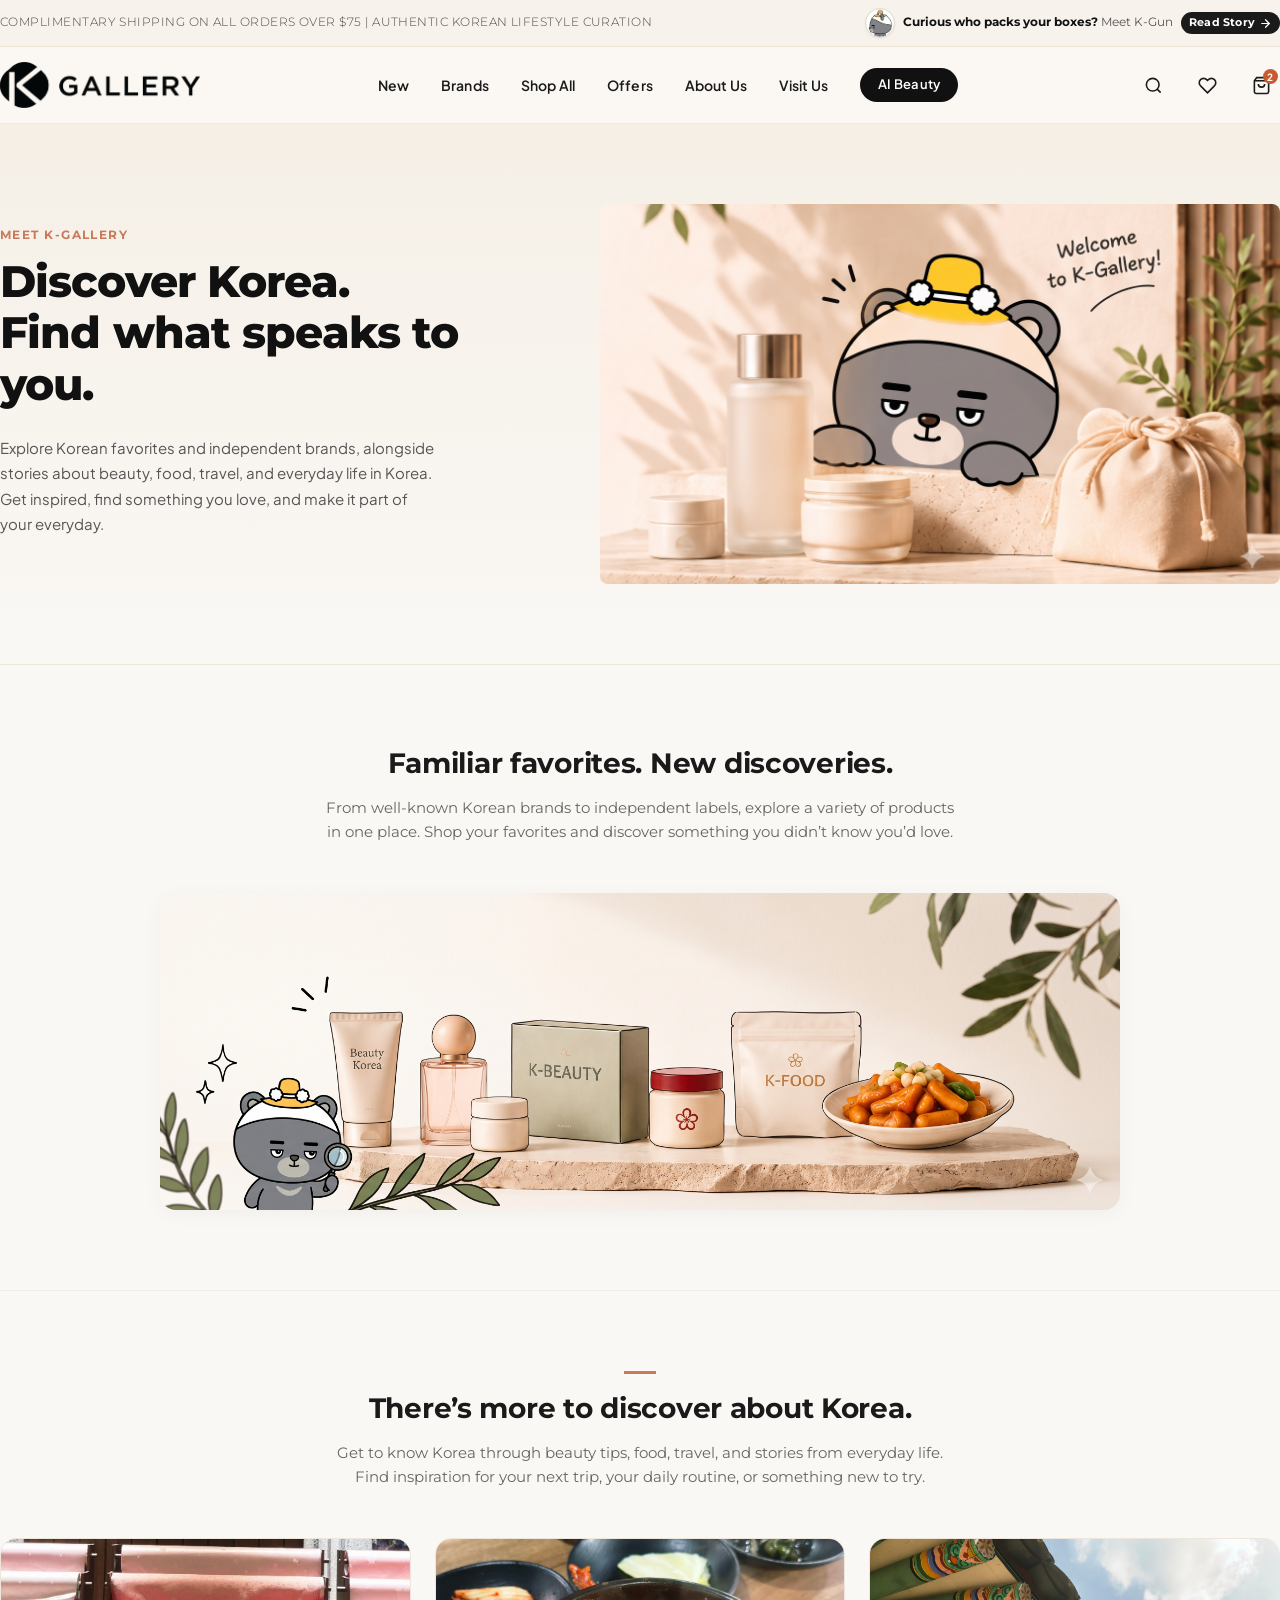
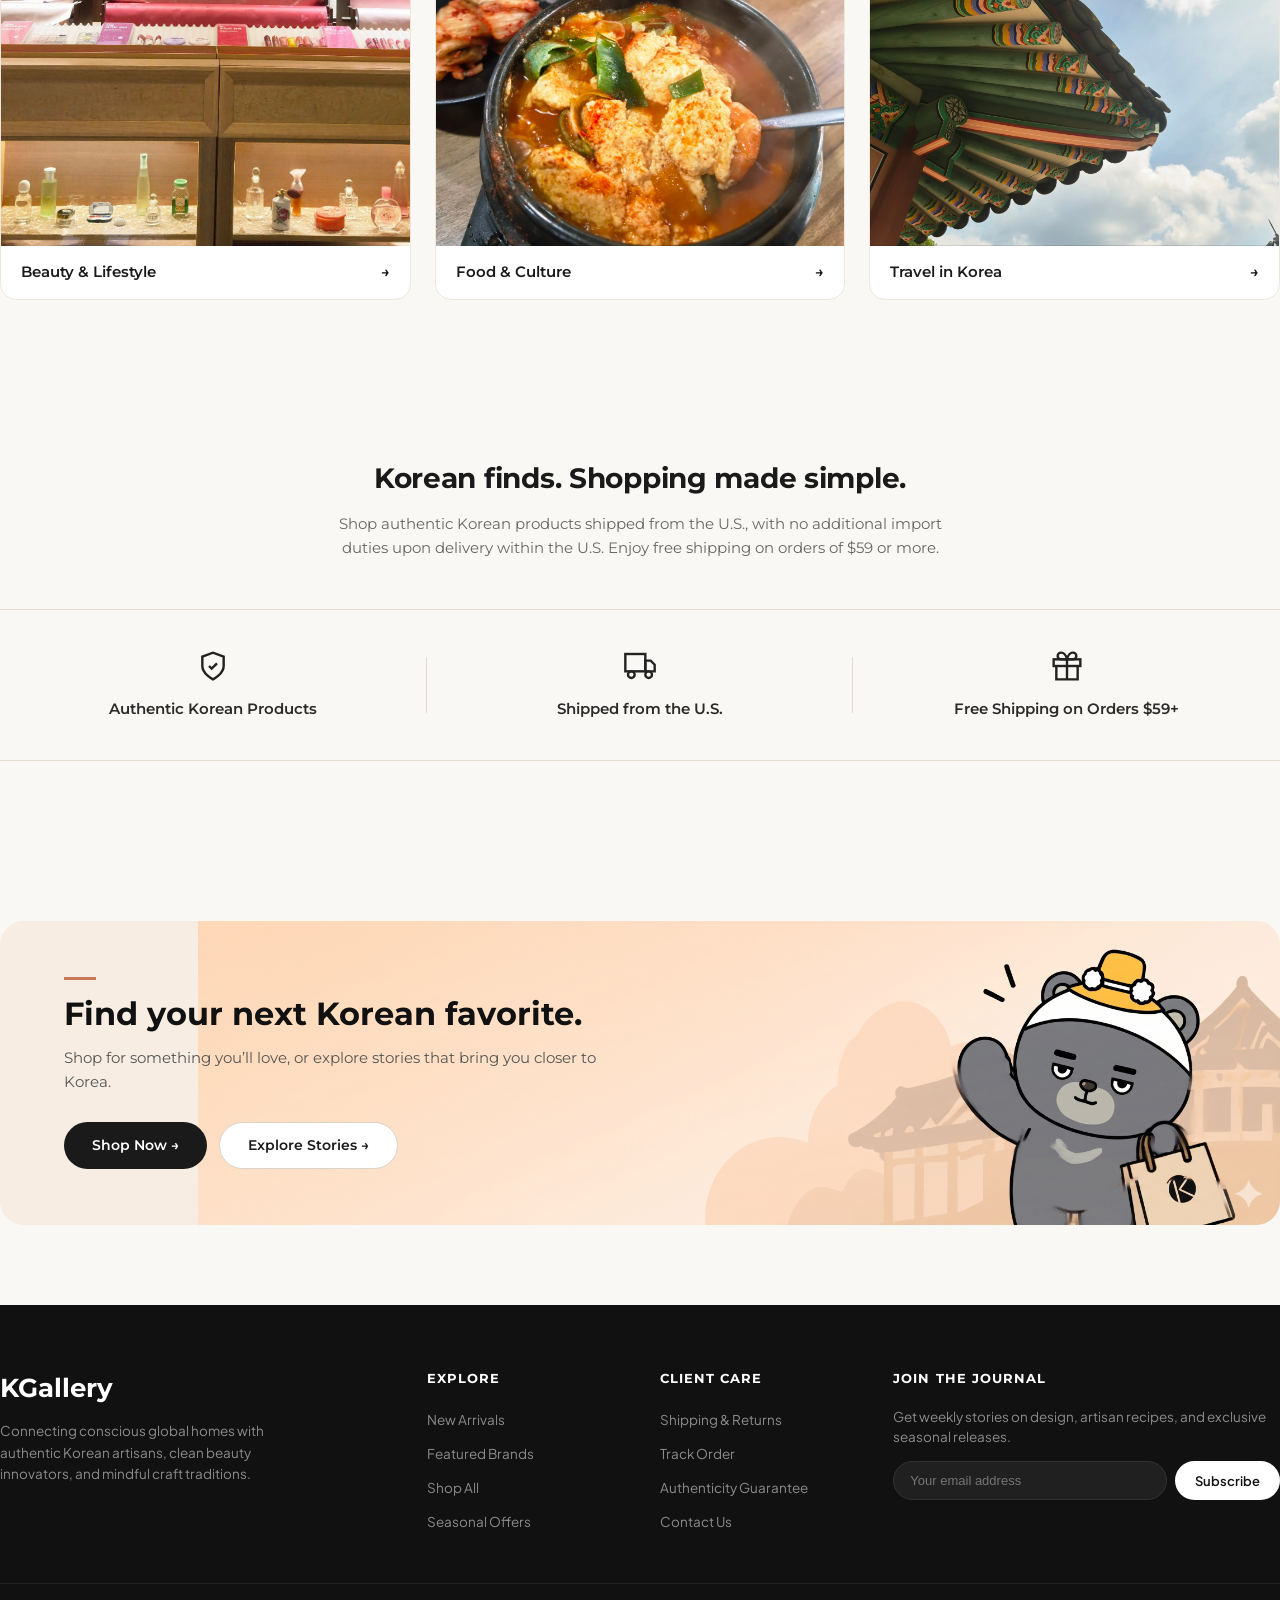
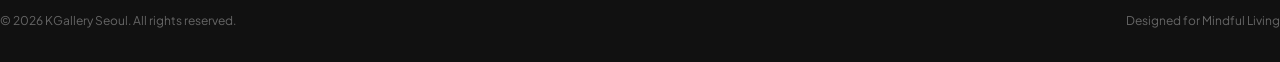
==== about.html @ f36232d5 "261102" ====
<!DOCTYPE html>
<html lang="ko">
<head>
  <meta charset="UTF-8">
  <meta name="viewport" content="width=device-width, initial-scale=1.0">
  <title>About K-Gallery | Discover Korean Culture</title>
  
  <!-- Google Fonts -->
  <link rel="preconnect" href="https://fonts.googleapis.com">
  <link rel="preconnect" href="https://fonts.gstatic.com" crossorigin>
  <link href="https://fonts.googleapis.com/css2?family=Montserrat:wght@400;500;600;700;800&family=Plus+Jakarta+Sans:wght@400;500;600;700&display=swap" rel="stylesheet">

  <!-- 공통 style.css 연결 -->
  <link rel="stylesheet" href="style.css">
</head>
<body>

  <!-- Top Announcement Bar (2-Column Split) -->
  <div class="top-announcement">
    <div class="container announcement-inner">
      <div class="announcement-left">
        <span>COMPLIMENTARY SHIPPING ON ALL ORDERS OVER $75 | AUTHENTIC KOREAN LIFESTYLE CURATION</span>
      </div>
      <a href="about.html" class="announcement-right" aria-label="Meet K-Gun and explore our story">
        <div class="announcement-avatar-wrap">
          <img src="image/kgun_face.png" alt="Curator K-Gun" class="announcement-avatar">
        </div>
        <span class="announcement-story-text">
          <strong>Curious who packs your boxes?</strong> Meet K-Gun
        </span>
        <span class="announcement-story-badge">
          Read Story
          <svg class="badge-arrow" width="13" height="13" viewBox="0 0 24 24" fill="none" stroke="currentColor" stroke-width="2.2" stroke-linecap="round" stroke-linejoin="round">
            <line x1="5" y1="12" x2="19" y2="12"></line>
            <polyline points="12 5 19 12 12 19"></polyline>
          </svg>
        </span>
      </a>
    </div>
  </div>

  <!-- Header (기존 레이아웃 유지) -->
  <header class="site-header">
    <div class="container header-inner">
      <div class="logo-wrap">
        <a href="index.html" class="logo-text"><img src="image/kgallery_logo.png" width="200px" alt="Kgallery"></a>
      </div>

      <!-- Main Navigation -->
      <nav class="main-nav">
        <a href="https://k-gallery.com/shop/collections/new-arrivals" class="nav-link">New</a>
        <a href="https://k-gallery.com/shop/brands" class="nav-link">Brands</a>
        <a href="https://k-gallery.com/shop/collections/all-items" class="nav-link">Shop All</a>
        <a href="https://k-gallery.com/shop/collections/sale" class="nav-link">Offers</a>
        <a href="about.html" class="nav-link active">About Us</a>
        <a href="visit_us.html" class="nav-link">Visit Us</a>
        <a href="https://k-gallery.com/shop/services/beauty-consultations" class="nav-btn-pill">AI Beauty</a>
      </nav>

      <!-- Action Icons -->
      <div class="header-actions">
        <button class="action-icon-btn" aria-label="Search">
          <svg width="19" height="19" viewBox="0 0 24 24" fill="none" stroke="currentColor" stroke-width="2"><circle cx="11" cy="11" r="8"></circle><line x1="21" y1="21" x2="16.65" y2="16.65"></line></svg>
        </button>
        <button class="action-icon-btn" aria-label="Wishlist">
          <svg width="19" height="19" viewBox="0 0 24 24" fill="none" stroke="currentColor" stroke-width="2"><path d="M20.84 4.61a5.5 5.5 0 0 0-7.78 0L12 5.67l-1.06-1.06a5.5 5.5 0 0 0-7.78 7.78l1.06 1.06L12 21.23l7.78-7.78 1.06-1.06a5.5 5.5 0 0 0 0-7.78z"></path></svg>
        </button>
        <button class="action-icon-btn" aria-label="Cart">
          <svg width="19" height="19" viewBox="0 0 24 24" fill="none" stroke="currentColor" stroke-width="2"><path d="M6 2L3 6v14a2 2 0 0 0 2 2h14a2 2 0 0 0 2-2V6l-3-4z"></path><line x1="3" y1="6" x2="21" y2="6"></line><path d="M16 10a4 4 0 0 1-8 0"></path></svg>
          <span class="action-badge" id="cartCountBadge">2</span>
        </button>
      </div>
    </div>
  </header>

  <main class="about-page">
    
    <!-- Hero Section -->
    <section class="about-hero">
      <div class="container hero-container">
        <div class="hero-text-content">
          <span class="sub-label">MEET K-GALLERY</span>
          <h1 class="hero-title">Discover Korea.<br>Find what speaks to you.</h1>
          <p class="hero-desc">
            Explore Korean favorites and independent brands, alongside stories about beauty, food, travel, and everyday life in Korea. Get inspired, find something you love, and make it part of your everyday.
          </p>
          <!-- <div class="hero-btns">
            <a href="https://k-gallery.com/shop" class="btn-primary">Peek Inside</a>
            <a href="https://k-gallery.com/stories" class="btn-secondary">Stories</a>
          </div> -->
        </div>
        <div class="hero-visual">
          <img src="image/about 01.png" alt="Curator K-Gun Welcome" class="hero-img">
        </div>
      </div>
    </section>

    <!-- Curation Section -->
    <section class="about-section curation-section">
      <div class="container">
        <div class="section-center-header">
          <h2 class="section-title">Familiar favorites. New discoveries.</h2>
          <p class="section-desc">
            From well-known Korean brands to independent labels, explore a variety of products in one place. Shop your favorites and discover something you didn’t know you’d love.
          </p>
        </div>
        <div class="curation-banner">
          <img src="image/about 02.png" alt="K-Gallery Curation" class="curation-img">
        </div>
      </div>
    </section>

    <!-- Stories Section -->
    <section class="about-section stories-section">
      <div class="container">
        <div class="section-center-header">
          <span class="deco-bar"></span>
          <h2 class="section-title">There’s more to discover about Korea.</h2>
          <p class="section-desc">
            Get to know Korea through beauty tips, food, travel, and stories from everyday life. Find inspiration for your next trip, your daily routine, or something new to try.
          </p>
        </div>

        <div class="stories-grid">
          <!-- 첫 번째: Beauty -->
          <a href="#" class="story-card">
            <div class="card-img-wrap">
              <img src="image/beauty.jpg" alt="Beauty & Lifestyle" class="story-img-beauty">
            </div>
            <div class="card-footer">
              <span>Beauty & Lifestyle</span>
              <span class="arrow">&rarr;</span>
            </div>
          </a>

          <!-- 두 번째: Food -->
          <a href="#" class="story-card">
            <div class="card-img-wrap">
              <img src="image/food.jpg" alt="Food & Culture" class="story-img-food">
            </div>
            <div class="card-footer">
              <span>Food & Culture</span>
              <span class="arrow">&rarr;</span>
            </div>
          </a>

          <!-- 세 번째: Travel -->
          <a href="#" class="story-card">
            <div class="card-img-wrap">
              <img src="image/travel.jpg" alt="Travel in Korea" class="story-img-travel">
            </div>
            <div class="card-footer">
              <span>Travel in Korea</span>
              <span class="arrow">&rarr;</span>
            </div>
          </a>
        </div>
      </div>
    </section>

    <!-- Trust Section -->
    <section class="about-section trust-section">
      <div class="container">
        <div class="section-center-header">
          <h2 class="section-title">Korean finds. Shopping made simple.</h2>
          <p class="section-desc">
            Shop authentic Korean products shipped from the U.S., with no additional import duties upon delivery within the U.S. Enjoy free shipping on orders of $59 or more.
          </p>
        </div>

        <div class="trust-grid">
          <div class="trust-item">
            <div class="trust-icon">
              <svg width="32" height="32" viewBox="0 0 24 24" fill="none" stroke="#222" stroke-width="1.8"><path d="M12 22s8-4 8-10V5l-8-3-8 3v7c0 6 8 10 8 10z"></path><path d="m9 12 2 2 4-4"></path></svg>
            </div>
            <h4>Authentic Korean Products</h4>
          </div>
          <div class="trust-item">
            <div class="trust-icon">
              <svg width="32" height="32" viewBox="0 0 24 24" fill="none" stroke="#222" stroke-width="1.8"><rect x="1" y="3" width="15" height="13"></rect><polygon points="16 8 20 8 23 11 23 16 16 16 16 8"></polygon><circle cx="5.5" cy="18.5" r="2.5"></circle><circle cx="18.5" cy="18.5" r="2.5"></circle></svg>
            </div>
            <h4>Shipped from the U.S.</h4>
          </div>
          <div class="trust-item">
            <div class="trust-icon">
              <svg width="32" height="32" viewBox="0 0 24 24" fill="none" stroke="#222" stroke-width="1.8"><polyline points="20 12 20 22 4 22 4 12"></polyline><rect x="2" y="7" width="20" height="5"></rect><line x1="12" y1="22" x2="12" y2="7"></line><path d="M12 7H7.5a2.5 2.5 0 0 1 0-5C11 2 12 7 12 7z"></path><path d="M12 7h4.5a2.5 2.5 0 0 0 0-5C13 2 12 7 12 7z"></path></svg>
            </div>
            <h4>Free Shipping on Orders $59+</h4>
          </div>
        </div>
      </div>
    </section>

    <!-- Footer CTA -->
    <!-- Footer CTA -->
    <section class="about-section cta-section">
      <div class="container">
        <div class="cta-card-banner">
          <div class="cta-content">
            <span class="deco-bar left-bar"></span>
            <h2 class="cta-title">Find your next Korean favorite.</h2>
            <p class="cta-desc">Shop for something you’ll love, or explore stories that bring you closer to Korea.</p>
            <div class="cta-btn-group">
              <a href="index.html" class="btn-primary">Shop Now &rarr;</a>
              <a href="https://k-gallery.com" class="btn-secondary">Explore Stories &rarr;</a>
            </div>
          </div>
        </div>
      </div>
    </section>

  </main>

  <!-- Footer (기존 구조) -->
  <footer class="site-footer">
    <div class="container">
      <div class="footer-main-grid">
        <div class="footer-brand">
          <h2>KGallery</h2>
          <p>Connecting conscious global homes with authentic Korean artisans, clean beauty innovators, and mindful craft traditions.</p>
        </div>
        <div>
          <h4 class="footer-col-title">Explore</h4>
          <ul class="footer-links">
            <li><a href="#">New Arrivals</a></li>
            <li><a href="#">Featured Brands</a></li>
            <li><a href="#">Shop All</a></li>
            <li><a href="#">Seasonal Offers</a></li>
          </ul>
        </div>
        <div>
          <h4 class="footer-col-title">Client Care</h4>
          <ul class="footer-links">
            <li><a href="#">Shipping &amp; Returns</a></li>
            <li><a href="#">Track Order</a></li>
            <li><a href="#">Authenticity Guarantee</a></li>
            <li><a href="#">Contact Us</a></li>
          </ul>
        </div>
        <div>
          <h4 class="footer-col-title">Join The Journal</h4>
          <p style="font-size: 13.5px; color: #8C8C8C; margin-bottom: 12px;">Get weekly stories on design, artisan recipes, and exclusive seasonal releases.</p>
          <form class="newsletter-form" onsubmit="event.preventDefault();">
            <input type="email" class="newsletter-input" placeholder="Your email address" required>
            <button type="submit" class="newsletter-btn">Subscribe</button>
          </form>
        </div>
      </div>
      <div class="footer-bottom-bar">
        <div>&copy; 2026 KGallery Seoul. All rights reserved.</div>
        <div>Designed for Mindful Living</div>
      </div>
    </div>
  </footer>

  <script src="script.js"></script>
</body>
</html>
---- style.css ----
/* =========================================
   1. RESET & ROOT VARIABLES
========================================= */
*, *::before, *::after {
  box-sizing: border-box;
  margin: 0;
  padding: 0;
}

:root {
  --font-title: 'Montserrat', sans-serif;
  --font-body: 'Plus Jakarta Sans', -apple-system, BlinkMacSystemFont, "Segoe UI", Roboto, sans-serif;
  --bg-cream: #FBF8F3;
  --bg-white: #FFFFFF;
  --bg-card: #FFFFFF;
  --bg-light-box: #F6F4EF;
  --text-dark: #1A1A1A;
  --text-muted: #787570;
  --text-sub: #555555;
  --border-color: #E8E4DC;
  --border-light: #F0EDE6;
  --accent-black: #111111;
  --accent-coral: #E0533C;
  --accent-terracotta: #C85A32;
  --accent-green: #256C4D;
  --radius-sm: 8px;
  --radius-md: 14px;
  --radius-lg: 20px;
  --max-w: 1400px;
  --banner-height: 230px;
}

body {
  font-family: var(--font-body);
  background-color: var(--bg-cream);
  color: var(--text-dark);
  line-height: 1.5;
  -webkit-font-smoothing: antialiased;
  overflow-x: hidden;
}

a {
  color: inherit;
  text-decoration: none;
}

button {
  font-family: inherit;
  border: none;
  background: none;
  cursor: pointer;
}

img {
  max-width: 100%;
  height: auto;
  display: block;
}

.container {
  width: 100%;
  max-width: var(--max-w);
  margin: 0 auto;
  padding: 0 0px;
}

/* =========================================
   2. TOP UTILITY BAR & HEADER
========================================= */


.site-header {
  background-color: var(--bg-cream);
  position: sticky;
  top: 0;
  z-index: 100;
  border-bottom: 1px solid rgba(220, 215, 206, 0.4);
  backdrop-filter: blur(8px);
}

.header-inner {
  display: flex;
  align-items: center;
  justify-content: space-between;
  height: 76px;
}

.logo-wrap {
  display: flex;
  align-items: center;
  gap: 8px;
}

.logo-text {
  font-family: var(--font-title);
  font-size: 26px;
  font-weight: 700;
  letter-spacing: -0.02em;
  color: var(--text-dark);
}

.main-nav {
  display: flex;
  align-items: center;
  gap: 32px;
}

.nav-link {
  font-family: var(--font-body);
  font-size: 14px;
  font-weight: 600;
  color: var(--text-dark);
  transition: color 0.2s ease;
  letter-spacing: 0.01em;
}

.nav-link:hover {
  color: var(--accent-terracotta);
}

.nav-btn-pill {
  background-color: var(--accent-black);
  color: #FFFFFF;
  font-family: var(--font-body);
  font-size: 13px;
  font-weight: 600;
  padding: 7px 18px;
  border-radius: 9999px;
  letter-spacing: 0.02em;
  transition: background-color 0.2s ease, transform 0.15s ease;
  display: inline-flex;
  align-items: center;
}

.nav-btn-pill:hover {
  background-color: #E0533C;
  transform: translateY(-1px);
}

.header-actions {
  display: flex;
  align-items: center;
  gap: 18px;
}

.action-icon-btn {
  position: relative;
  display: flex;
  align-items: center;
  justify-content: center;
  width: 36px;
  height: 36px;
  color: var(--text-dark);
  transition: opacity 0.2s;
}

.action-icon-btn:hover {
  opacity: 0.7;
}

.action-badge {
  position: absolute;
  top: 2px;
  right: 2px;
  background: var(--accent-terracotta);
  color: #fff;
  font-size: 10px;
  font-weight: 700;
  width: 15px;
  height: 15px;
  border-radius: 50%;
  display: flex;
  align-items: center;
  justify-content: center;
}

/* =========================================
   3. HERO CAROUSEL & SUB-CATEGORIES
========================================= */
.hero-section {
  padding-top: 20px;
  padding-bottom: 12px;
}

.hero-carousel-container {
  position: relative;
  width: 100%;
  height: 530px;
  border-radius: var(--radius-lg);
  overflow: hidden;
  box-shadow: 0 12px 36px rgba(0,0,0,0.04);
  background-color: #EFEBE4;
  cursor: grab;
  user-select: none;
}

.hero-carousel-container.grabbing {
  cursor: grabbing;
}

.hero-track {
  display: flex;
  width: 100%;
  height: 100%;
  transition: transform 0.95s cubic-bezier(0.25, 1, 0.35, 1);
  will-change: transform;
}

.hero-track.is-dragging {
  transition: none;
}

.hero-slide {
  min-width: 100%;
  width: 100%;
  height: 530px;
  display: flex;
  align-items: stretch;
  background: #F1ECE3;
  flex-shrink: 0;
}

.hero-content {
  flex: 1.1;
  padding: 0px 24px;
  display: flex;
  flex-direction: column;
  justify-content: center;
  z-index: 2;
}

.hero-label {
  font-size: 11px;
  font-weight: 700;
  text-transform: uppercase;
  letter-spacing: 0.14em;
  color: var(--accent-terracotta);
  margin-bottom: 14px;
}

.hero-title {
  font-family: var(--font-title);
  font-size: 42px;
  font-weight: 700;
  line-height: 1.15;
  letter-spacing: -0.02em;
  color: var(--text-dark);
  margin-bottom: 18px;
}

.hero-desc {
  font-family: var(--font-body);
  font-size: 14.5px;
  line-height: 1.6;
  color: var(--text-sub);
  max-width: 440px;
  margin-bottom: 28px;
}

.hero-cta-btn {
  align-self: flex-start;
  background: var(--accent-black);
  color: #fff;
  font-family: var(--font-body);
  font-size: 13px;
  font-weight: 600;
  padding: 13px 26px;
  border-radius: 9999px;
  letter-spacing: 0.04em;
  display: inline-flex;
  align-items: center;
  gap: 10px;
  transition: transform 0.2s, background-color 0.2s;
}

.hero-cta-btn:hover {
  background-color: #2D2D2D;
  transform: translateX(4px);
}

.hero-visual {
  flex: 1.2;
  position: relative;
  overflow: hidden;
}

.hero-visual img {
  width: 100%;
  height: 100%;
  object-fit: cover;
  pointer-events: none;
}

.hero-nav-arrow {
  position: absolute;
  top: 50%;
  transform: translateY(-50%);
  width: 44px;
  height: 44px;
  border-radius: 50%;
  background: rgba(255, 255, 255, 0.88);
  backdrop-filter: blur(6px);
  box-shadow: 0 4px 16px rgba(0,0,0,0.12);
  display: flex;
  align-items: center;
  justify-content: center;
  cursor: pointer;
  z-index: 10;
  transition: all 0.2s ease;
  color: var(--text-dark);
}

.hero-nav-arrow:hover {
  background: #FFFFFF;
  transform: translateY(-50%) scale(1.08);
}

.hero-nav-prev { left: 20px; }
.hero-nav-next { right: 20px; }

.hero-pagination {
  position: absolute;
  bottom: 22px;
  left: 64px;
  display: flex;
  gap: 8px;
  z-index: 10;
}

.pagination-dot {
  width: 8px;
  height: 8px;
  border-radius: 50%;
  background: rgba(0, 0, 0, 0.2);
  cursor: pointer;
  transition: all 0.3s ease;
}

.pagination-dot.active {
  width: 28px;
  border-radius: 8px;
  background: var(--accent-black);
}

.hero-sub-categories {
  display: grid;
  grid-template-columns: repeat(4, 1fr);
  gap: 10px;
  margin-top: 12px;
}

.sub-cat-card {
  background: var(--bg-card);
  border: 1px solid var(--border-light);
  border-radius: var(--radius-md);
  min-height: 100px;
  padding: 12px 14px;
  display: flex;
  align-items: center;
  gap: 12px;
  transition: transform 0.2s ease, box-shadow 0.2s ease, border-color 0.2s ease;
  box-shadow: 0 2px 6px rgba(0,0,0,0.02);
}

.sub-cat-card:hover {
  transform: translateY(-2px);
  border-color: #D6D0C5;
  box-shadow: 0 6px 16px rgba(0,0,0,0.05);
}

.sub-cat-img-box {
  width: 52px;
  height: 52px;
  border-radius: 10px;
  background: #F4F1EB;
  overflow: hidden;
  flex-shrink: 0;
}

.sub-cat-img-box img {
  width: 100%;
  height: 100%;
  object-fit: cover;
}

.sub-cat-meta {
  display: flex;
  flex-direction: column;
}

.sub-cat-title {
  font-family: var(--font-body);
  font-size: 13.5px;
  font-weight: 700;
  color: var(--text-dark);
  line-height: 1.25;
}

.sub-cat-tag {
  font-size: 10.5px;
  font-weight: 600;
  color: var(--text-muted);
  letter-spacing: 0.04em;
  text-transform: uppercase;
  margin-top: 2px;
}

/* =========================================
   4. PRODUCT GRIDS & INTERACTION
========================================= */
.section-wrap {
  padding: 68px 0 32px;
}

.section-heading-center {
  text-align: center;
  margin-bottom: 34px;
}

.section-title {
  font-family: var(--font-title);
  font-size: 28px;
  font-weight: 700;
  color: var(--text-dark);
  letter-spacing: -0.01em;
}

.section-subtitle {
  font-family: var(--font-body);
  font-size: 13.5px;
  color: var(--text-muted);
  margin-top: 6px;
}

.product-grid {
  display: grid;
  grid-template-columns: repeat(4, 1fr);
  gap: 20px;
}

.product-card {
  background: var(--bg-card);
  border-radius: var(--radius-md);
  overflow: hidden;
  border: 1px solid var(--border-light);
  display: flex;
  flex-direction: column;
  transition: transform 0.22s ease, box-shadow 0.22s ease;
  box-shadow: 0 2px 10px rgba(0,0,0,0.02);
  position: relative;
}

.product-card:hover {
  transform: translateY(-4px);
  box-shadow: 0 10px 24px rgba(0,0,0,0.07);
}

.product-thumb-wrap {
  position: relative;
  width: 100%;
  padding-top: 100%;
  background: #F9F8F5;
  overflow: hidden;
}

.product-thumb-wrap img {
  position: absolute;
  top: 0;
  left: 0;
  width: 100%;
  height: 100%;
  object-fit: cover;
  transition: transform 0.4s ease;
}

.product-card:hover .product-thumb-wrap img {
  transform: scale(1.05);
}

.badge-tag {
  position: absolute;
  top: 12px;
  left: 12px;
  background: var(--accent-terracotta);
  color: #fff;
  font-size: 10px;
  font-weight: 700;
  padding: 3px 8px;
  border-radius: 4px;
  letter-spacing: 0.04em;
  z-index: 2;
}

.badge-curated {
  background: var(--accent-green);
}

.wish-toggle {
  position: absolute;
  top: 12px;
  right: 12px;
  width: 32px;
  height: 32px;
  border-radius: 50%;
  background: rgba(255, 255, 255, 0.9);
  display: flex;
  align-items: center;
  justify-content: center;
  cursor: pointer;
  z-index: 2;
  transition: transform 0.15s, background-color 0.2s;
  box-shadow: 0 2px 6px rgba(0,0,0,0.08);
  color: #555;
}

.wish-toggle:hover {
  transform: scale(1.1);
  background: #FFF;
  color: var(--accent-coral);
}

.add-to-cart-overlay-btn {
  position: absolute;
  bottom: 0;
  left: 0;
  width: 100%;
  background: var(--accent-black);
  color: #FFFFFF;
  font-family: var(--font-body);
  font-size: 12px;
  font-weight: 600;
  letter-spacing: 0.05em;
  padding: 13px 10px;
  text-align: center;
  transform: translateY(100%);
  opacity: 0;
  transition: transform 0.25s cubic-bezier(0.16, 1, 0.3, 1), opacity 0.2s ease;
  cursor: pointer;
  z-index: 3;
  border-top: 1px solid rgba(255,255,255,0.1);
}

.product-thumb-wrap:hover .add-to-cart-overlay-btn,
.product-card:hover .add-to-cart-overlay-btn {
  transform: translateY(0);
  opacity: 1;
}

.add-to-cart-overlay-btn:hover {
  background: #333333;
}

.product-info {
  padding: 16px 16px 18px;
  display: flex;
  flex-direction: column;
  flex: 1;
  justify-content: space-between;
  border-top: 1px solid var(--border-light);
}

.product-brand {
  font-family: var(--font-body);
  font-size: 11px;
  font-weight: 700;
  text-transform: uppercase;
  letter-spacing: 0.08em;
  color: #999;
  margin-bottom: 4px;
}

.product-name {
  font-family: var(--font-body);
  font-size: 13.5px;
  font-weight: 600;
  color: var(--text-dark);
  line-height: 1.35;
  display: -webkit-box;
  -webkit-line-clamp: 2;
  -webkit-box-orient: vertical;
  overflow: hidden;
  min-height: 36px;
  margin-bottom: 8px;
}

.product-price-box {
  display: flex;
  align-items: baseline;
  gap: 8px;
  margin-top: 4px;
}

.price-current {
  font-family: var(--font-body);
  font-size: 15px;
  font-weight: 700;
  color: var(--text-dark);
}

.price-original {
  font-family: var(--font-body);
  font-size: 12.5px;
  color: #A0A0A0;
  text-decoration: line-through;
}

.rating-row {
  display: flex;
  align-items: center;
  gap: 4px;
  font-size: 11.5px;
  color: #E29B27;
  margin-top: 6px;
  font-weight: 600;
}

.rating-count {
  color: #8C8C8C;
  font-weight: 500;
  margin-left: 2px;
}

.section-more-wrap {
  display: flex;
  justify-content: center;
  margin-top: 32px;
}

.btn-circle-expand {
  width: 42px;
  height: 42px;
  border-radius: 50%;
  background: #FFFFFF;
  border: 1px solid var(--border-color);
  box-shadow: 0 4px 14px rgba(0,0,0,0.04);
  display: inline-flex;
  align-items: center;
  justify-content: center;
  color: var(--text-dark);
  cursor: pointer;
  transition: all 0.25s ease;
}

.btn-circle-expand:hover {
  background: var(--text-dark);
  color: #FFFFFF;
  border-color: var(--text-dark);
  transform: translateY(2px) scale(1.05);
  box-shadow: 0 6px 18px rgba(0,0,0,0.1);
}

/* =========================================
   5. DUAL PROMOTION BANNERS (230px)
========================================= */
.promo-banner-section,
.spotlight-banner-section {
  padding: 24px 0;
}

.promo-banner-card {
  height: var(--banner-height);
  border-radius: var(--radius-lg);
  background: linear-gradient(90deg, #F5EDE4 0%, #EFE5D8 45%, #DFD2C2 100%);
  overflow: hidden;
  display: flex;
  align-items: center;
  position: relative;
  border: 1px solid #E4DACB;
  box-shadow: 0 4px 20px rgba(0,0,0,0.03);
}

.promo-banner-left {
  flex: 1.2;
  padding: 0 54px;
  z-index: 2;
}

.promo-badge {
  font-size: 10.5px;
  font-weight: 700;
  letter-spacing: 0.12em;
  text-transform: uppercase;
  color: var(--accent-terracotta);
  margin-bottom: 6px;
}

.promo-title {
  font-family: var(--font-title);
  font-size: 26px;
  font-weight: 700;
  color: var(--text-dark);
  letter-spacing: -0.01em;
  line-height: 1.22;
}

.promo-desc {
  font-family: var(--font-body);
  font-size: 13.5px;
  color: var(--text-sub);
  margin-top: 8px;
  max-width: 520px;
  line-height: 1.55;
}

.promo-banner-right {
  flex: 0.8;
  height: 100%;
  position: relative;
  overflow: hidden;
}

.promo-banner-right img {
  width: 100%;
  height: 100%;
  object-fit: cover;
  object-position: center 40%;
  mask-image: linear-gradient(to right, transparent 0%, black 25%);
  -webkit-mask-image: linear-gradient(to right, transparent 0%, black 25%);
}

.spotlight-banner-card {
  height: var(--banner-height);
  border-radius: var(--radius-lg);
  background: #FFFFFF;
  border: 1px solid var(--border-color);
  overflow: hidden;
  display: grid;
  grid-template-columns: 1.25fr 1fr;
  box-shadow: 0 4px 20px rgba(0,0,0,0.03);
}

.spotlight-text-side {
  padding: 0 54px;
  display: flex;
  flex-direction: column;
  justify-content: center;
}

.spotlight-tag {
  font-size: 10.5px;
  font-weight: 700;
  text-transform: uppercase;
  letter-spacing: 0.12em;
  color: var(--accent-terracotta);
  margin-bottom: 6px;
}

.spotlight-title {
  font-family: var(--font-title);
  font-size: 26px;
  font-weight: 700;
  line-height: 1.22;
  color: var(--text-dark);
  letter-spacing: -0.01em;
}

.spotlight-desc {
  font-family: var(--font-body);
  font-size: 13px;
  color: var(--text-sub);
  line-height: 1.5;
  margin-top: 8px;
  margin-bottom: 12px;
  max-width: 520px;
}

.spotlight-stat {
  display: flex;
  align-items: baseline;
  gap: 10px;
  padding-top: 8px;
  border-top: 1px solid var(--border-light);
}

.stat-number {
  font-family: var(--font-title);
  font-size: 32px;
  font-weight: 700;
  color: var(--accent-terracotta);
  line-height: 1;
}

.stat-caption {
  font-size: 12.5px;
  color: var(--text-sub);
  font-weight: 500;
}

.spotlight-media-side {
  height: 100%;
  position: relative;
  background: #F4EFEA;
  overflow: hidden;
}

.spotlight-media-side img {
  width: 100%;
  height: 100%;
  object-fit: cover;
  object-position: center;
}

/* =========================================
   6. LATEST STORIES SLIDER (9:16 Vertical Ratio)
========================================= */
.stories-section {
  padding: 60px 0 68px;
  border-top: 1px solid var(--border-light);
}

.stories-top-bar {
  display: flex;
  align-items: baseline;
  justify-content: space-between;
  margin-bottom: 26px;
}

.stories-heading-group {
  display: flex;
  align-items: baseline;
  gap: 14px;
}

.stories-main-title {
  font-family: var(--font-title);
  font-size: 24px;
  font-weight: 800;
  letter-spacing: -0.01em;
  color: var(--text-dark);
  text-transform: uppercase;
}

.stories-sub-text {
  font-family: var(--font-body);
  font-size: 13.5px;
  color: var(--text-muted);
  font-weight: 500;
}

.stories-nav-arrows {
  display: flex;
  gap: 10px;
}

.stories-arrow-btn {
  width: 40px;
  height: 40px;
  border-radius: 50%;
  background: #FFFFFF;
  border: 1px solid var(--border-color);
  display: flex;
  align-items: center;
  justify-content: center;
  cursor: pointer;
  transition: all 0.2s ease;
  color: var(--text-dark);
  box-shadow: 0 2px 8px rgba(0,0,0,0.03);
}

.stories-arrow-btn:hover {
  background: var(--text-dark);
  color: #fff;
  border-color: var(--text-dark);
  transform: scale(1.05);
}

.stories-scroll-box {
  display: flex;
  gap: 20px;
  overflow-x: auto;
  scroll-behavior: smooth;
  padding-bottom: 12px;
  scrollbar-width: none;
}

.stories-scroll-box::-webkit-scrollbar {
  display: none;
}

.story-card-item {
  flex: 0 0 calc(25% - 15px); /* 화면에 4개가 세련되게 보이도록 조절 (원하시면 33.333%로 변경 가능) */
  min-width: 290px;
  height: 515px; /* 👈 9:16 비율에 맞춘 세로형 높이 (약 515px) */
  border-radius: 18px;
  overflow: hidden;
  position: relative;
  cursor: pointer;
  box-shadow: 0 8px 24px rgba(0,0,0,0.06);
  transition: transform 0.25s ease, box-shadow 0.25s ease;
  display: flex;
  flex-direction: column;
  justify-content: flex-end;
}

.story-card-item:hover {
  transform: translateY(-6px);
  box-shadow: 0 16px 34px rgba(0,0,0,0.14);
}

.story-card-bg {
  position: absolute;
  inset: 0;
  width: 100%;
  height: 100%;
  object-fit: cover;
  transition: transform 0.6s cubic-bezier(0.16, 1, 0.3, 1);
}

.story-card-item:hover .story-card-bg {
  transform: scale(1.06);
}

.story-card-overlay {
  position: absolute;
  inset: 0;
  background: linear-gradient(180deg, rgba(16, 14, 13, 0.05) 0%, rgba(16, 14, 13, 0.4) 50%, rgba(16, 14, 13, 0.95) 100%);
  display: flex;
  flex-direction: column;
  justify-content: flex-end;
  padding: 28px 24px;
  color: #FFFFFF;
  z-index: 2;
}

.story-cat-tag {
  font-size: 11px;
  font-weight: 700;
  letter-spacing: 0.12em;
  text-transform: uppercase;
  color: #E27A52;
  margin-bottom: 8px;
  display: inline-block;
}

.story-item-title {
  font-family: var(--font-title);
  font-size: 19px;
  font-weight: 700;
  line-height: 1.35;
  color: #FFFFFF;
  letter-spacing: -0.01em;
  margin-bottom: 8px;
}

.story-item-summary {
  font-family: var(--font-body);
  font-size: 13px;
  line-height: 1.55;
  color: #D2CBC4;
  display: -webkit-box;
  -webkit-line-clamp: 3; /* 세로가 길어져서 요약 글을 3줄까지 여유있게 표시 */
  -webkit-box-orient: vertical;
  overflow: hidden;
  margin-bottom: 16px;
}

.story-item-meta {
  display: flex;
  align-items: center;
  gap: 6px;
  font-size: 12px;
  color: #A69E96;
  font-weight: 500;
}

/* =========================================
   7. FOOTER & TOAST
========================================= */
.site-footer {
  background: #111111;
  color: #EEEEEE;
  padding: 64px 0 32px;
}

.footer-main-grid {
  display: grid;
  grid-template-columns: 2fr 1fr 1fr 2fr;
  gap: 40px;
  margin-bottom: 50px;
}

.footer-brand h2 {
  font-family: var(--font-title);
  font-size: 26px;
  font-weight: 700;
  color: #FFF;
  margin-bottom: 12px;
}

.footer-brand p {
  font-family: var(--font-body);
  font-size: 13.5px;
  color: #8C8C8C;
  line-height: 1.6;
  max-width: 320px;
}

.footer-col-title {
  font-family: var(--font-title);
  font-size: 13px;
  font-weight: 700;
  color: #FFF;
  text-transform: uppercase;
  letter-spacing: 0.08em;
  margin-bottom: 18px;
}

.footer-links {
  list-style: none;
  display: flex;
  flex-direction: column;
  gap: 10px;
}

.footer-links a {
  font-family: var(--font-body);
  font-size: 13.5px;
  color: #8C8C8C;
  transition: color 0.2s;
}

.footer-links a:hover {
  color: #FFF;
}

.newsletter-form {
  display: flex;
  gap: 8px;
  margin-top: 14px;
}

.newsletter-input {
  flex: 1;
  background: #202020;
  border: 1px solid #333333;
  padding: 11px 16px;
  border-radius: 9999px;
  color: #FFF;
  font-size: 13px;
  outline: none;
}

.newsletter-input:focus {
  border-color: #555555;
}

.newsletter-btn {
  background: #FFFFFF;
  color: #111111;
  font-weight: 600;
  font-size: 13px;
  padding: 0 20px;
  border-radius: 9999px;
  transition: background-color 0.2s;
}

.newsletter-btn:hover {
  background: #D9D9D9;
}

.footer-bottom-bar {
  border-top: 1px solid #222222;
  padding-top: 28px;
  display: flex;
  align-items: center;
  justify-content: space-between;
  font-size: 12px;
  color: #666666;
}

.cart-toast {
  position: fixed;
  bottom: 24px;
  right: 24px;
  background: #111111;
  color: #fff;
  padding: 12px 22px;
  border-radius: 9999px;
  font-size: 13px;
  font-weight: 600;
  box-shadow: 0 8px 24px rgba(0,0,0,0.25);
  z-index: 1000;
  transform: translateY(100px);
  opacity: 0;
  transition: all 0.3s cubic-bezier(0.16, 1, 0.3, 1);
  display: flex;
  align-items: center;
  gap: 10px;
}

.cart-toast.show {
  transform: translateY(0);
  opacity: 1;
}

/* =========================================
   8. VISIT US PAGE SPECIFIC STYLES
========================================= */
.breadcrumb-nav {
  padding: 16px 0 10px;
  font-size: 12.5px;
  color: var(--text-muted);
  display: flex;
  gap: 8px;
  align-items: center;
}
.breadcrumb-nav a:hover { color: var(--text-dark); }

.page-hero-banner {
  padding-top: 6px;
  padding-bottom: 40px;
}
.banner-container-card {
  width: 100%;
  height: 380px;
  border-radius: var(--radius-lg);
  overflow: hidden;
  background-color: #EFECE5;
  box-shadow: 0 8px 30px rgba(0, 0, 0, 0.04);
  border: 1px solid var(--border-light);
}
.banner-container-card img {
  width: 100%;
  height: 100%;
  object-fit: cover;
  object-position: center 48%;
}

.stores-section { padding-bottom: 70px; }
.section-intro-header {
  text-align: center;
  max-width: 680px;
  margin: 0 auto 46px;
}
.intro-badge {
  font-size: 11px;
  font-weight: 700;
  letter-spacing: 0.12em;
  text-transform: uppercase;
  color: var(--accent-terracotta);
  margin-bottom: 8px;
  display: inline-block;
}
.intro-title {
  font-family: var(--font-title);
  font-size: 32px;
  font-weight: 700;
  letter-spacing: -0.01em;
  color: var(--text-dark);
  margin-bottom: 12px;
}
.intro-desc {
  font-size: 14.5px;
  color: var(--text-muted);
  line-height: 1.6;
}

.stores-grid {
  display: grid;
  grid-template-columns: 1fr 1fr;
  gap: 28px;
}
.store-box {
  background: var(--bg-card);
  border: 1px solid var(--border-color);
  border-radius: var(--radius-lg);
  overflow: hidden;
  box-shadow: 0 4px 18px rgba(0, 0, 0, 0.03);
  display: flex;
  flex-direction: column;
  transition: transform 0.25s ease, box-shadow 0.25s ease;
}
.store-box:hover {
  transform: translateY(-4px);
  box-shadow: 0 12px 30px rgba(0, 0, 0, 0.07);
}
.store-visual-wrap {
  width: 100%;
  height: 240px;
  overflow: hidden;
  position: relative;
}
.store-visual-wrap img {
  width: 100%;
  height: 100%;
  object-fit: cover;
  transition: transform 0.5s ease;
}
.store-box:hover .store-visual-wrap img { transform: scale(1.05); }
.store-tag {
  position: absolute;
  top: 14px;
  left: 14px;
  background: rgba(17, 17, 17, 0.85);
  color: #fff;
  font-size: 10.5px;
  font-weight: 700;
  letter-spacing: 0.06em;
  text-transform: uppercase;
  padding: 4px 10px;
  border-radius: 9999px;
  backdrop-filter: blur(4px);
}
.store-body {
  padding: 30px 28px;
  flex: 1;
  display: flex;
  flex-direction: column;
  justify-content: space-between;
}
.store-name {
  font-family: var(--font-title);
  font-size: 22px;
  font-weight: 700;
  color: var(--text-dark);
  margin-bottom: 8px;
}
.store-desc {
  font-size: 13.5px;
  color: var(--text-sub);
  line-height: 1.6;
  margin-bottom: 22px;
}
.store-detail-list {
  display: flex;
  flex-direction: column;
  gap: 12px;
  padding-top: 18px;
  border-top: 1px solid var(--border-light);
  margin-bottom: 26px;
  font-size: 13px;
}
.store-detail-item {
  display: flex;
  gap: 12px;
  color: var(--text-sub);
}
.detail-icon {
  flex-shrink: 0;
  margin-top: 2px;
  color: var(--accent-terracotta);
}
.detail-text strong {
  color: var(--text-dark);
  display: block;
  margin-bottom: 2px;
}
.store-actions {
  display: flex;
  gap: 10px;
}
.btn-maps {
  flex: 1;
  background: var(--accent-black);
  color: #FFFFFF;
  font-size: 12.5px;
  font-weight: 600;
  padding: 12px 18px;
  border-radius: 9999px;
  text-align: center;
  transition: background-color 0.2s;
}
.btn-maps:hover { background: #333333; }
.btn-rsvp {
  flex: 1;
  border: 1px solid var(--text-dark);
  color: var(--text-dark);
  font-size: 12.5px;
  font-weight: 600;
  padding: 12px 18px;
  border-radius: 9999px;
  text-align: center;
  transition: all 0.2s;
}
.btn-rsvp:hover {
  background: var(--bg-cream);
  border-color: var(--accent-terracotta);
  color: var(--accent-terracotta);
}

.experience-section {
  padding: 60px 0;
  border-top: 1px solid var(--border-light);
}
.exp-grid {
  display: grid;
  grid-template-columns: repeat(3, 1fr);
  gap: 20px;
  margin-top: 32px;
}
.exp-card {
  background: #FFFFFF;
  border: 1px solid var(--border-light);
  border-radius: var(--radius-md);
  padding: 28px 24px;
  box-shadow: 0 2px 10px rgba(0, 0, 0, 0.02);
}
.exp-num {
  font-family: var(--font-title);
  font-size: 14px;
  font-weight: 800;
  color: var(--accent-terracotta);
  margin-bottom: 12px;
}
.exp-title {
  font-family: var(--font-title);
  font-size: 17px;
  font-weight: 700;
  color: var(--text-dark);
  margin-bottom: 8px;
}
.exp-text {
  font-size: 13px;
  color: var(--text-muted);
  line-height: 1.6;
}

/* 통이미지 배너 전용 (5번 배너 적용) */
.promo-banner-card.full-image-banner {
  display: block;
  width: 100%;
  height: 230px; /* 3번 카드와 동일한 높이 */
}

.promo-banner-card.full-image-banner img {
  width: 100%;
  height: 100%;
  object-fit: cover; /* 카드 규격(230px)에 맞게 정밀하게 채움 */
  object-position: center;
  display: block;
}

/* 반응형 모바일 대응 (필요 시) */
@media (max-width: 768px) {

  .promo-banner-card,
  .promo-banner-card.full-image-banner {
    height: 180px; /* 모바일에서는 높이를 조금 줄여 균형을 맞춤 */
  }

  /* 1. 캐러셀 전체 컨테이너 높이를 콘텐츠에 맞게 유연하게 풀기 */
  .hero-carousel-container {
    height: auto;
    min-height: unset;
    
  }

  /* 2. 각 슬라이드 아이템의 높이를 자동(auto)으로 설정하여 글자와 이미지가 답답하지 않게 조절 */
  .hero-slide {
    height: auto;
    flex-direction: column;
  }

  /* 3. 텍스트 영역의 패딩을 모바일에 맞게 컴팩트하게 조절 */
  .hero-content {
    padding: 32px 20px 24px;
    text-align: center; /* 모바일에서는 텍스트를 정중앙 정렬하면 더 세련돼 보입니다 */
  }

  .hero-content .hero-cta-btn {
    align-self: center; /* 버튼도 가운데 정렬 */
  }

  /* 4. 이미지(비주얼) 영역의 높이를 스마트폰 화면에 어울리는 비율(예: 280px 또는 320px)로 고정 */
  .hero-visual {
    width: 100%;
    height: 300px; /* 스마트폰에서 이미지가 너무 길거나 짧지 않도록 적절한 높이 부여 */
  }

  .hero-visual img {
    width: 100%;
    height: 100%;
    object-fit: cover;
  }


}

/* =========================================
   9. VISIT US SINGLE STORE CENTER ALIGN PATCH
========================================= */
.stores-grid-wrapper {
  display: flex;
  justify-content: center; /* 매장이 1개일 때 정중앙 정렬 */
  flex-wrap: wrap;
  gap: 30px;
  margin-bottom: 60px;
}

.stores-grid-wrapper .store-box {
  width: 100%;
  max-width: 580px; /* 카드가 너무 넓어지지 않도록 최적의 폭 지정 */
}

/* 매장이 2개 이상으로 늘어나면 자동으로 2열 그리드로 전환 */
@media (min-width: 992px) {
  .stores-grid-wrapper.multi-stores {
    display: grid;
    grid-template-columns: repeat(2, 1fr);
  }
  .stores-grid-wrapper.multi-stores .store-box {
    max-width: 100%;
  }
}

/* =========================================
   10. MOBILE RESPONSIVE FIXES & MEDIA QUERIES
========================================= */

@media (max-width: 1024px) {
  :root {
    --max-w: 100%;
  }
  
  .container {
    padding: 0 16px; /* 모바일 화면에서는 좌우 여백을 조금 줄여 콘텐츠 공간을 확보 */
  }

  /* 메인 히어로 캐러셀 모바일 대응 (세로형 또는 스택형 레이아웃) */
  .hero-slide {
    flex-direction: column;
    height: auto;
  }
  
  .hero-carousel-container {
    width: 100%;
    height: auto;
    min-height: 530px;
  }

  .hero-content {
    padding: 36px 24px;
  }

  .hero-title {
    font-size: 28px;
  }

  .hero-visual {
    height: 240px;
  }

  /* 서브 카테고리 4열 -> 2열로 변경 */
  .hero-sub-categories {
    grid-template-columns: repeat(2, 1fr);
  }

  /* 상품 그리드 4열 -> 2열로 변경 */
  .product-grid {
    grid-template-columns: repeat(2, 1fr);
    gap: 12px;
  }

  /* 프로모션 배너 레이아웃 모바일 세로 배치 */
  .promo-banner-card {
    height: auto;
    flex-direction: column;
  }
  
  .promo-banner-left {
    padding: 30px 24px;
  }

  .promo-banner-right {
    height: 180px;
    width: 100%;
  }

  .promo-banner-right img {
    mask-image: none;
    -webkit-mask-image: none;
  }

  .spotlight-banner-card {
    grid-template-columns: 1fr;
    height: auto;
  }

  .spotlight-text-side {
    padding: 30px 24px;
  }

  .spotlight-media-side {
    height: 220px;
  }

  /* 푸터 4열 그리드 -> 1열 또는 2열로 정돈 */
  .footer-main-grid {
    grid-template-columns: 1fr;
    gap: 32px;
  }

  /* Visit Us 매장 그리드 모바일 1열 정렬 */
  .stores-grid {
    grid-template-columns: 1fr;
  }

  .exp-grid {
    grid-template-columns: 1fr;
  }
}

/* 더 작은 모바일 기기 (스마트폰 세로 화면) 최적화 */
@media (max-width: 480px) {
  .hero-sub-categories {
    grid-template-columns: 1fr; /* 서브 카테고리 1열로 꽉 차게 */
  }

  .product-grid {
    grid-template-columns: repeat(2, 1fr); /* 상품은 모바일에서도 2열 유지 (가독성 고려) */
    gap: 8px;
  }

  .product-info {
    padding: 12px 10px;
  }

  .product-name {
    font-size: 12.5px;
  }
}


@media (max-width: 1024px) {
  /* PC용 대메뉴와 AI Beauty 버튼 등을 모바일에서 숨기거나 정리 */
  .main-nav {
    display: none; /* 임시로 숨기거나, 햄버거 메뉴 토글 구조로 변경 */
  }

  /* 헤더 내부 공간을 로고와 액션 아이콘 중심으로 넓게 배치 */
  .header-inner {
    height: 64px; /* 모바일에서는 헤더 높이를 살짝 줄여줌 */
  }
}


/* ========================================================
   K-Gun Story Mini Ticker Banner
   Font: Montserrat (Primary)
   ======================================================== */

.kgun-story-ticker {
  width: 100%;
  margin-top: 14px;
  margin-bottom: 14px;
}

.ticker-inner {
  display: flex;
  align-items: center;
  justify-content: space-between;
  padding: 12px 24px;
  background-color: #f7f3ec; /* 은은한 오트밀/웜 베이지 */
  border: 1px solid #ede4d6;
  border-radius: 12px;
  text-decoration: none;
  color: #2b2b2b;
  box-shadow: 0 2px 8px rgba(0, 0, 0, 0.02);
  transition: all 0.25s ease;
  overflow: hidden;
}

.ticker-inner:hover {
  background-color: #f2ece1;
  border-color: #e0d5c3;
  transform: translateY(-1px);
  box-shadow: 0 4px 14px rgba(0, 0, 0, 0.05);
}

.ticker-content {
  display: flex;
  align-items: center;
  gap: 14px;
}

/* K-Gun Avatar Bubble */
.ticker-avatar-wrap {
  width: 38px;
  height: 38px;
  border-radius: 50%;
  background: #ffffff;
  border: 1px solid #e8dfcf;
  display: flex;
  align-items: center;
  justify-content: center;
  flex-shrink: 0;
  box-shadow: 0 2px 6px rgba(0, 0, 0, 0.04);
}

.ticker-avatar {
  width: 32px;
  height: 32px;
  object-fit: contain;
  transition: transform 0.25s ease;
}

.ticker-inner:hover .ticker-avatar {
  transform: rotate(-6deg) scale(1.08);
}

/* Typography */
.ticker-message {
  margin: 0;
  font-family: 'Montserrat', sans-serif;
  font-size: 13.5px;
  line-height: 1.4;
  letter-spacing: -0.01em;
  display: flex;
  align-items: center;
  gap: 8px;
}

.ticker-highlight {
  font-weight: 700;
  color: #1a1a1a;
}

.ticker-sub {
  font-weight: 500;
  color: #666;
}

/* Action Link & Arrow */
.ticker-link-btn {
  display: inline-flex;
  align-items: center;
  gap: 6px;
  font-family: 'Montserrat', sans-serif;
  font-size: 13px;
  font-weight: 700;
  color: #1a1a1a;
  letter-spacing: 0.02em;
  flex-shrink: 0;
  padding: 6px 14px;
  border-radius: 20px;
  background-color: #ffffff;
  border: 1px solid #e5dcce;
  transition: all 0.2s ease;
}

.ticker-arrow {
  transition: transform 0.2s ease;
}

.ticker-inner:hover .ticker-link-btn {
  background-color: #1a1a1a;
  color: #ffffff;
  border-color: #1a1a1a;
}

.ticker-inner:hover .ticker-arrow {
  transform: translateX(3px);
}



/* ========================================================
   Split Top Announcement Bar & K-Gun Story Link
   ======================================================== */

.top-announcement {
  background-color: #f7f3ec; /* 은은한 웜 아이보리/베이지 */
  border-bottom: 1px solid #ede4d6;
  padding: 8px 0;
  font-family: 'Montserrat', sans-serif;
  color: #333333;
}

.announcement-inner {
  display: flex;
  align-items: center;
  justify-content: space-between;
  gap: 20px;
}

/* 좌측 텍스트 영역 */
.announcement-left {
  font-size: 11.5px;
  font-weight: 300;
  letter-spacing: 0.04em;
  color: #4a4a4a;
  white-space: nowrap;
  overflow: hidden;
  text-overflow: ellipsis;
}

/* 우측 케이군 스토리 링크 영역 */
.announcement-right {
  display: inline-flex;
  align-items: center;
  gap: 8px;
  text-decoration: none;
  color: #1a1a1a;
  flex-shrink: 0;
  transition: opacity 0.2s ease;
}

.announcement-right:hover {
  opacity: 0.85;
}

/* 케이군 미니 원형 아바타 */
.announcement-avatar-wrap {
  width: 30px;
  height: 30px;
  border-radius: 50%;
  background-color: #ffffff;
  border: 1px solid #e2d8c7;
  display: flex;
  align-items: center;
  justify-content: center;
  overflow: hidden;
  box-shadow: 0 1px 3px rgba(0,0,0,0.05);
}

.announcement-avatar {
  width: 30px;
  height: 30px;
  object-fit: contain;
}

.announcement-story-text {
  font-size: 11.5px;
  color: #555555;
  white-space: nowrap;
}

.announcement-story-text strong {
  color: #111111;
  font-weight: 700;
}

/* 미니 Read Story 뱃지 */
.announcement-story-badge {
  display: inline-flex;
  align-items: center;
  gap: 4px;
  background-color: #1a1a1a;
  color: #ffffff;
  font-size: 10.5px;
  font-weight: 700;
  padding: 3px 8px;
  border-radius: 12px;
  letter-spacing: 0.02em;
  transition: background-color 0.2s ease;
}

.announcement-right:hover .announcement-story-badge {
  background-color: #333333;
}

.badge-arrow {
  transition: transform 0.2s ease;
}

.announcement-right:hover .badge-arrow {
  transform: translateX(2px);
}


/* ========================================================
   4. ABOUT K-GALLERY PAGE STYLING (Append to style.css)
   ======================================================== */

.about-page {
  background-color: #FAF8F5; /* 브랜드 맞춤형 미색 배경 */
  font-family: 'Montserrat', sans-serif;
  color: #2b2b2b;
}

.about-section {
  padding: 80px 0;
}

.section-center-header {
  text-align: center;
  max-width: 640px;
  margin: 0 auto 48px auto;
}

.section-title {
  font-size: 28px;
  font-weight: 700;
  line-height: 1.3;
  color: #1A1A1A;
  letter-spacing: -0.01em;
  margin-bottom: 16px;
}

.section-desc {
  font-size: 14.5px;
  line-height: 1.65;
  color: #666666;
}

/* 1) Hero Area Styling */
.about-hero {
  padding: 80px 0;
  background: linear-gradient(180deg, #F5EFE6 0%, #FAF8F5 100%);
  border-bottom: 1px solid #ECE6DB;
}

.hero-container {
  display: flex;
  align-items: center;
  justify-content: space-between;
  gap: 50px;
}

.hero-text-content {
  flex: 1.1;
  max-width: 550px;
}

.hero-text-content .sub-label {
  display: inline-block;
  font-size: 12px;
  font-weight: 700;
  color: #C97A5B; /* 테라코타 컬러 */
  letter-spacing: 0.12em;
  text-transform: uppercase;
  margin-bottom: 12px;
}

.hero-title {
  font-size: 44px;
  font-weight: 800;
  line-height: 1.18;
  color: #111111;
  letter-spacing: -0.02em;
  margin-bottom: 24px;
}

.hero-desc {
  font-size: 15px;
  line-height: 1.68;
  color: #555555;
  margin-bottom: 30px;
}

.hero-btns {
  display: flex;
  gap: 12px;
}

.hero-visual {
  flex: 0.9;
  text-align: right;
  position: relative;
}

.hero-img {
  max-width: 100%;
  height: auto;
  border-radius: 8px;
}

/* 2) Curation banner */
/* Curation Banner 중앙 정렬 및 반응형 수정 */
.curation-banner {
  width: 100%;
  display: flex;
  justify-content: center;
  align-items: center;
  margin: 30px auto 0 auto;
}

.curation-img {
  display: block;
  width: 100%;
  max-width: 960px; /* 컨테이너 안에서 균형 잡힌 가로 너비 */
  height: auto;
  margin: 0 auto; /* 완벽한 가로 중앙 정렬 */
  border-radius: 16px;
  box-shadow: 0 4px 20px rgba(0, 0, 0, 0.04); /* 은은한 입체감 (선택 사항) */
}

/* 3) Stories Section Cards */
.stories-section .deco-bar {
  display: block;
  width: 32px;
  height: 3px;
  background-color: #C97A5B;
  margin: 0 auto 16px auto;
}

.stories-grid {
  display: grid;
  grid-template-columns: repeat(3, 1fr);
  gap: 24px;
  margin-top: 20px;
}

.story-card {
  background-color: #ffffff;
  border: 1px solid #ECE6DB;
  border-radius: 16px;
  overflow: hidden;
  text-decoration: none;
  transition: transform 0.25s ease, box-shadow 0.25s ease;
  display: flex;
  flex-direction: column;
}

.story-card:hover {
  transform: translateY(-4px);
  box-shadow: 0 8px 24px rgba(0, 0, 0, 0.05);
}

.card-img-wrap {
  width: 100%;
  aspect-ratio: 4 / 3;
  overflow: hidden;
  background-color: #f1f1f1;
}

.card-img-wrap img {
 width: 100%;
  height: 100%;
  object-fit: cover;
  transition: transform 0.35s ease;
}

.story-card:hover .card-img-wrap img {
  transform: scale(1.04);
}


/* 1. 뷰티 사진: 장식장 안 화장품이 센터에 오도록 하단 영역에 초점 고정 */
.story-img-beauty {
  object-position: center bottom; /* 또는 center 85% */
}

/* 2. 음식 사진: 뚝배기 음식이 프레임 정중앙에 오도록 위치 조정 */
.story-img-food {
  object-position: center 75%; /* 수치가 클수록 아래쪽 뚝배기 내용물이 화면 중앙으로 올라옵니다 */
}

/* 3. 여행 사진: 기본 중앙(또는 필요시 조정) */
.story-img-travel {
  object-position: center center;
}

.card-footer {
  padding: 16px 20px;
  display: flex;
  align-items: center;
  justify-content: space-between;
  font-weight: 600;
  font-size: 14.5px;
  color: #1A1A1A;
}

.card-footer .arrow {
  transition: transform 0.2s ease;
}

.story-card:hover .arrow {
  transform: translateX(3px);
}

/* 4) Trust Grid Badge style */
.trust-grid {
  display: grid;
  grid-template-columns: repeat(3, 1fr);
  border-top: 1px solid #E3DCCF;
  border-bottom: 1px solid #E3DCCF;
  padding: 40px 0;
  text-align: center;
}

.trust-item {
  padding: 0 24px;
  position: relative;
}

.trust-item:not(:last-child)::after {
  content: '';
  position: absolute;
  right: 0;
  top: 10%;
  height: 80%;
  width: 1px;
  background-color: #E2DACD;
}

.trust-icon {
  margin-bottom: 16px;
  display: inline-flex;
}

.trust-item h4 {
  font-size: 15px;
  font-weight: 600;
  color: #2B2B2B;
}

/* 5) Footer CTA Area */
.cta-card-banner {
  background-color: #F7EDE2;
  background-image: url('image/about\ 03.png');
  background-repeat: no-repeat;
  background-position: right center; /* 케이군이 우측에 오도록 고정 */
  background-size: contain;           /* 높이에 맞춰 비율 유지 */
  border-radius: 24px;
  padding: 56px 64px;
  min-height: 220px;
  display: flex;
  align-items: center;
  position: relative;
  overflow: hidden;
}

.cta-content {
  max-width: 540px; /* 텍스트가 우측 케이군 캐릭터를 침범하지 않도록 제한 */
  z-index: 2;
}

.left-bar {
  display: block;
  width: 32px;
  height: 3px;
  background-color: #C97A5B;
  margin-bottom: 14px;
}

.cta-title {
  font-size: 32px;
  font-weight: 700;
  color: #111111;
  margin-bottom: 12px;
  line-height: 1.25;
}

.cta-desc {
  font-size: 15px;
  line-height: 1.6;
  color: #555555;
  margin-bottom: 28px;
}

.cta-btn-group {
  display: flex;
  gap: 12px;
}

.cta-character {
  flex: 0.8;
  text-align: right;
}

.cta-char-img {
  max-width: 200px;
  height: auto;
}

/* Buttons */
.btn-primary, .btn-secondary {
  display: inline-flex;
  align-items: center;
  justify-content: center;
  padding: 12px 28px;
  font-size: 14px;
  font-weight: 600;
  border-radius: 30px;
  text-decoration: none;
  transition: all 0.2s ease;
}

.btn-primary {
  background-color: #1A1A1A;
  color: #ffffff;
}

.btn-primary:hover {
  background-color: #333333;
}

.btn-secondary {
  background-color: #ffffff;
  color: #1A1A1A;
  border: 1px solid #D9D2C9;
}

.btn-secondary:hover {
  background-color: #F4EDE4;
}

/* ========================================================
   About Page Media Queries (Mobile & Tablet)
   ======================================================== */
@media (max-width: 991px) {
  .about-hero {
    padding: 60px 0;
  }
  .hero-container {
    flex-direction: column-reverse;
    text-align: center;
    gap: 30px;
  }
  .hero-text-content {
    max-width: 100%;
  }
  .hero-btns {
    justify-content: center;
  }
  .hero-visual {
    text-align: center;
    max-width: 320px;
    margin: 0 auto;
  }
  .stories-grid {
    grid-template-columns: 1fr;
    max-width: 420px;
    margin: 30px auto 0 auto;
  }
  .cta-card-banner {
    flex-direction: column-reverse;
    padding: 44px 28px;
    text-align: center;
  }
  .cta-btn-group {
    justify-content: center;
  }
  .cta-character {
    margin: 0 auto;
  }
}

@media (max-width: 767px) {
  .hero-title {
    font-size: 32px;
  }
  .hero-desc {
    font-size: 14px;
  }
  .section-title {
    font-size: 24px;
  }
  .trust-grid {
    grid-template-columns: 1fr;
    gap: 32px;
    padding: 30px 0;
  }
  .trust-item:not(:last-child)::after {
    display: none;
  }
}

/* ========================================================
   Social Review & Attached Product Carousel
   ======================================================== */

.social-review-section {
  width: 100vw;
  position: relative;
  left: 50%;
  right: 50%;
  margin-left: -50vw;
  margin-right: -50vw;
  padding: 80px 0 100px 0;
  background-color: #FAF8F5;
  overflow: hidden;
}

.review-section-header {
  display: flex;
  justify-content: space-between;
  align-items: flex-end;
  margin-bottom: 36px;
}

.review-sub-title {
  display: block;
  font-family: 'Montserrat', sans-serif;
  font-size: 12px;
  font-weight: 700;
  color: #C97A5B;
  letter-spacing: 0.12em;
  margin-bottom: 8px;
}

.review-main-title {
  font-family: 'Montserrat', sans-serif;
  font-size: 26px;
  font-weight: 800;
  color: #1a1a1a;
  letter-spacing: -0.02em;
  margin-bottom: 8px;
}

.review-desc {
  font-family: 'Montserrat', sans-serif;
  font-size: 14px;
  color: #666;
  margin: 0;
}

/* Nav Arrows */
.carousel-nav-btns {
  display: flex;
  gap: 10px;
}

.c-nav-btn {
  width: 40px;
  height: 40px;
  border-radius: 50%;
  border: 1px solid #E0D7C9;
  background-color: #ffffff;
  color: #222;
  display: flex;
  align-items: center;
  justify-content: center;
  cursor: pointer;
  transition: all 0.25s ease;
}

.c-nav-btn:hover {
  background-color: #1a1a1a;
  color: #ffffff;
  border-color: #1a1a1a;
}

/* Carousel Outer & Track */
.review-carousel-wrapper {
  width: 100%;
  overflow-x: auto;
  scrollbar-width: none;
  -ms-overflow-style: none;
  padding: 40px 0;
  user-select: none;
  cursor: grab;
}

.review-carousel-wrapper::-webkit-scrollbar {
  display: none; /* Chrome, Safari */
}

.review-track {
  display: flex;
  gap: 24px;
  width: max-content;
  align-items: center;
  padding: 0; /* 좌우 패딩을 0으로 설정해 카드가 끝까지 채워지도록 함 */
}

/* 1 Item Card (Media + Product) */
.review-item-card {
  width: 300px;
  display: flex;
  flex-direction: column;
  gap: 14px;
  flex-shrink: 0;
  /* 스크롤 시 화면 중앙에 딱 맞물림 */
  scroll-snap-align: center;
  scroll-snap-stop: always;
  transform: scale(0.92);
  opacity: 0.65;
  transition: transform 0.4s cubic-bezier(0.25, 1, 0.5, 1), opacity 0.4s ease;
}

/* Media Box (세로 비율 9:16) */
.review-item-card .media-box {
  position: relative;
  width: 100%;
  height: 380px;
  border-radius: 18px;
  overflow: hidden;
  background-color: #eee;
  box-shadow: 0 4px 16px rgba(0, 0, 0, 0.04);
}

.review-item-card .media-box img {
  width: 100%;
  height: 100%;
  object-fit: cover;
  transition: transform 0.4s ease;
}

.review-item-card:hover .media-box img {
  transform: scale(1.04);
}

.media-tag {
  position: absolute;
  top: 14px;
  left: 14px;
  background: rgba(0, 0, 0, 0.5);
  backdrop-filter: blur(4px);
  color: #fff;
  font-family: 'Montserrat', sans-serif;
  font-size: 11px;
  font-weight: 600;
  padding: 4px 10px;
  border-radius: 20px;
}

/* Attached Product Card (1:1 하단 부착 상품) */
.attached-product-card {
  display: flex;
  align-items: center;
  gap: 12px;
  padding: 10px 12px;
  background-color: #ffffff;
  border: 1px solid #ECE4D8;
  border-radius: 14px;
  text-decoration: none;
  color: inherit;
  transition: all 0.25s ease;
  box-shadow: 0 2px 8px rgba(0, 0, 0, 0.02);
}

.attached-product-card:hover {
  border-color: #C97A5B;
  transform: translateY(-2px);
  box-shadow: 0 6px 16px rgba(0, 0, 0, 0.06);
}

.prod-thumb {
  width: 48px;
  height: 48px;
  border-radius: 8px;
  overflow: hidden;
  background-color: #fafafa;
  flex-shrink: 0;
}

.prod-thumb img {
  width: 100%;
  height: 100%;
  object-fit: cover;
}

.prod-meta {
  flex: 1;
  min-width: 0;
  display: flex;
  flex-direction: column;
}

.prod-brand {
  font-family: 'Montserrat', sans-serif;
  font-size: 10.5px;
  color: #888;
  text-transform: uppercase;
  font-weight: 600;
}

.prod-name {
  font-family: 'Montserrat', sans-serif;
  font-size: 12px;
  font-weight: 700;
  color: #222;
  margin: 2px 0;
  white-space: nowrap;
  overflow: hidden;
  text-overflow: ellipsis;
}

.prod-price {
  font-family: 'Montserrat', sans-serif;
  font-size: 12px;
  font-weight: 700;
  color: #1a1a1a;
}

.prod-arrow {
  font-size: 14px;
  color: #bbb;
  transition: transform 0.2s ease, color 0.2s ease;
}

.attached-product-card:hover .prod-arrow {
  color: #1a1a1a;
  transform: translateX(3px);
}

/* ========================================================
   Responsive Media Queries (Top Announcement & Social Reviews)
   ======================================================== */



/* 태블릿 (1024px 이하) */
@media (max-width: 1024px) {
  /* Top Announcement */
  .announcement-left {
    font-size: 10.5px;
  }
  
  .announcement-story-text {
    font-size: 10.5px;
  }

  .announcement-story-text strong {
    display: none; /* 공간 확보를 위해 강조 문구 숨김 */
  }
}

/* 모바일 (768px 이하) */
@media (max-width: 768px) {
  /* 1. Top Announcement Bar */
  .top-announcement {
    padding: 6px 0;
  }

  .announcement-inner {
    flex-direction: column;
    justify-content: center;
    gap: 6px;
    text-align: center;
  }

  .announcement-left {
    font-size: 10px;
    letter-spacing: 0.01em;
  }

  .announcement-right {
    padding-top: 4px;
    border-top: 1px dashed #e5dcce;
    width: 100%;
    justify-content: center;
  }

  .announcement-story-text {
    font-size: 11px;
  }

  .announcement-story-text strong {
    display: inline;
  }

  /* 2. Social Review Carousel */
  .social-review-section {
    padding: 54px 0;
  }

  .review-section-header {
    flex-direction: column;
    align-items: flex-start;
    gap: 16px;
  }

  .carousel-nav-btns {
    display: none; /* 모바일은 스와이프 터치로 탐색 */
  }

  .review-item-card {
    width: 190px;
  }

  .review-item-card .media-box {
    height: 290px;
  }
}

/* ========================================================
   Social Review Carousel (Center Zoom & Drag/Swipe)
   ======================================================== */

.social-review-section {
  padding: 80px 0 90px 0;
  background-color: #FAF8F5;
  overflow: hidden;
}

/* 1. 상단 타이틀 완벽 중앙 정렬 */
.review-section-header.center-aligned {
  display: flex !important;
  flex-direction: column !important; /* 가로 나열 해제 -> 세로 스택 */
  align-items: center !important;     /* 가로 중앙 정렬 */
  justify-content: center !important;
  text-align: center !important;
  max-width: 740px;
  margin: 0 auto 44px auto;
  width: 100%;
}

.review-sub-title {
  display: block;
  font-family: 'Montserrat', sans-serif;
  font-size: 12px;
  font-weight: 700;
  color: #C97A5B;
  letter-spacing: 0.14em;
  text-transform: uppercase;
  margin-bottom: 8px;
}

.review-main-title {
  font-family: 'Montserrat', sans-serif;
  font-size: 28px;
  font-weight: 800;
  color: #1A1A1A;
  letter-spacing: -0.02em;
  line-height: 1.25;
  margin-bottom: 10px;
}

.review-desc {
  font-family: 'Montserrat', sans-serif;
  font-size: 14.5px;
  color: #666666;
  margin: 0;
  line-height: 1.6;
}

/* 2. 캐러셀 외곽 & 내비게이션 버튼 배치 */
.carousel-outer-container {
  position: relative;
  width: 100%;
}

.c-nav-btn {
  position: absolute;
  top: 42%;
  transform: translateY(-50%);
  z-index: 10;
  width: 44px;
  height: 44px;
  border-radius: 50%;
  border: 1px solid #E2D9CC;
  background-color: #FFFFFF;
  color: #1a1a1a;
  display: inline-flex;
  align-items: center;
  justify-content: center;
  cursor: pointer;
  transition: all 0.25s ease;
  box-shadow: 0 4px 12px rgba(0, 0, 0, 0.08);
}

.c-nav-btn:hover {
  background-color: #1a1a1a;
  color: #ffffff;
  border-color: #1a1a1a;
  transform: translateY(-50%) scale(1.06);
}

.c-nav-btn.prev-btn { left: -16px; }
.c-nav-btn.next-btn { right: -16px; }

/* 3. 스와이프 트랙 래퍼 */
.review-carousel-wrapper {
  width: 100%;
  overflow-x: auto;
  scroll-behavior: smooth;
  scrollbar-width: none;
  -ms-overflow-style: none;
  /* 가운데 확대 카드가 위아래로 잘리지 않도록 여백 확보 */
  padding: 30px 10px 30px 10px;
  cursor: grab;
  user-select: none;
}

.review-carousel-wrapper.active-drag {
  cursor: grabbing;
  scroll-behavior: auto; /* 드래그 중에는 부드러운 스크롤 해제 */
}

.review-carousel-wrapper::-webkit-scrollbar {
  display: none;
}

.review-track {
  display: flex;
  gap: 22px;
  width: max-content;
  align-items: center;
}

/* 4. 개별 카드 유닛 & 센터 줌 (Tree Hut 스타일) */
.review-item-card {
  width: 230px;
  display: flex;
  flex-direction: column;
  gap: 12px;
  flex-shrink: 0;
  transform: scale(0.92); /* 기본 양옆 카드는 살짝 축소 및 투명도 */
  opacity: 0.65;
  transition: transform 0.4s cubic-bezier(0.25, 1, 0.5, 1), opacity 0.4s ease;
}

/* 가운데 포커스된 카드 (Active Center) */
.review-item-card.is-center {
 transform: scale(1.08);
  opacity: 1;
  z-index: 5;
}

/* 상단 미디어 박스 */
.review-item-card .media-box {
  position: relative;
  width: 100%;
  height: 350px;
  border-radius: 20px;
  overflow: hidden;
  background-color: #EFE9DE;
  box-shadow: 0 4px 16px rgba(0, 0, 0, 0.05);
}

.review-item-card.is-center .media-box {
  box-shadow: 0 12px 28px rgba(0, 0, 0, 0.12);
}

.review-item-card .media-box img {
  width: 100%;
  height: 100%;
  object-fit: cover;
}

.media-tag {
  position: absolute;
  top: 12px;
  left: 12px;
  background: rgba(18, 18, 18, 0.6);
  backdrop-filter: blur(4px);
  color: #FFFFFF;
  font-family: 'Montserrat', sans-serif;
  font-size: 11px;
  font-weight: 600;
  padding: 4px 10px;
  border-radius: 20px;
}

/* 하단 1:1 상품 카드 */
.attached-product-card {
  display: flex;
  align-items: center;
  gap: 10px;
  padding: 10px 12px;
  background-color: #FFFFFF;
  border: 1px solid #ECE3D5;
  border-radius: 14px;
  text-decoration: none;
  color: inherit;
  transition: all 0.25s ease;
  box-shadow: 0 2px 8px rgba(0, 0, 0, 0.03);
}

.review-item-card.is-center .attached-product-card {
  border-color: #C97A5B;
  box-shadow: 0 6px 18px rgba(201, 122, 91, 0.12);
}

.prod-thumb {
  width: 44px;
  height: 44px;
  border-radius: 8px;
  overflow: hidden;
  background-color: #FAF8F5;
  flex-shrink: 0;
}

.prod-thumb img {
  width: 100%;
  height: 100%;
  object-fit: cover;
}

.prod-meta {
  flex: 1;
  min-width: 0;
  display: flex;
  flex-direction: column;
}

.prod-brand {
  font-family: 'Montserrat', sans-serif;
  font-size: 9.5px;
  color: #8C8C8C;
  text-transform: uppercase;
  font-weight: 600;
}

.prod-name {
  font-family: 'Montserrat', sans-serif;
  font-size: 11.5px;
  font-weight: 700;
  color: #1A1A1A;
  margin: 1px 0 2px 0;
  white-space: nowrap;
  overflow: hidden;
  text-overflow: ellipsis;
}

.prod-price {
  font-family: 'Montserrat', sans-serif;
  font-size: 11.5px;
  font-weight: 700;
  color: #111111;
}

.prod-arrow {
  font-size: 13px;
  color: #C5BCB0;
  transition: transform 0.2s ease;
}

.review-item-card.is-center .prod-arrow {
  color: #C97A5B;
}

/* 반응형 */
@media (max-width: 768px) {
  .c-nav-btn { display: none; }
  .review-item-card {
    width: 190px;
  }
  .review-item-card .media-box {
    height: 290px;
  }
  .review-main-title {
    font-size: 22px;
  }
}

/* 1. 서브 타이틀 (오렌지/테라코타 라벨) */
.review-section-header.center-aligned .review-sub-title {
  display: block;
  font-family: 'Montserrat', sans-serif;
  font-size: 12px;
  font-weight: 700;
  color: #C97A5B;
  letter-spacing: 0.14em;
  text-transform: uppercase;
  margin: 0 0 10px 0;
  text-align: center;
}

/* 2. 메인 타이틀 */
.review-section-header.center-aligned .review-main-title {
  display: block;
  font-family: 'Montserrat', sans-serif;
  font-size: 28px;
  font-weight: 800;
  color: #1A1A1A;
  letter-spacing: -0.02em;
  line-height: 1.28;
  margin: 0 0 12px 0;
  text-align: center;
}

/* 3. 설명 문구 */
.review-section-header.center-aligned .review-desc {
  display: block;
  font-family: 'Montserrat', sans-serif;
  font-size: 14px;
  color: #666666;
  line-height: 1.6;
  margin: 0 auto;
  text-align: center;
  max-width: 100%;
}

/* 윈도우 풀 위드 캐러셀 외곽 컨테이너 */
.carousel-outer-container.full-width-window {
  position: relative;
  width: 100%;
  max-width: 100%;
  margin: 0;
  padding: 0;
}

/* 좌우 화살표 버튼 위치: 화면 좌우 끝 여백 안쪽에 고정 */
.full-width-window .c-nav-btn.prev-btn {
  left: 30px;
}

.full-width-window .c-nav-btn.next-btn {
  right: 30px;
}
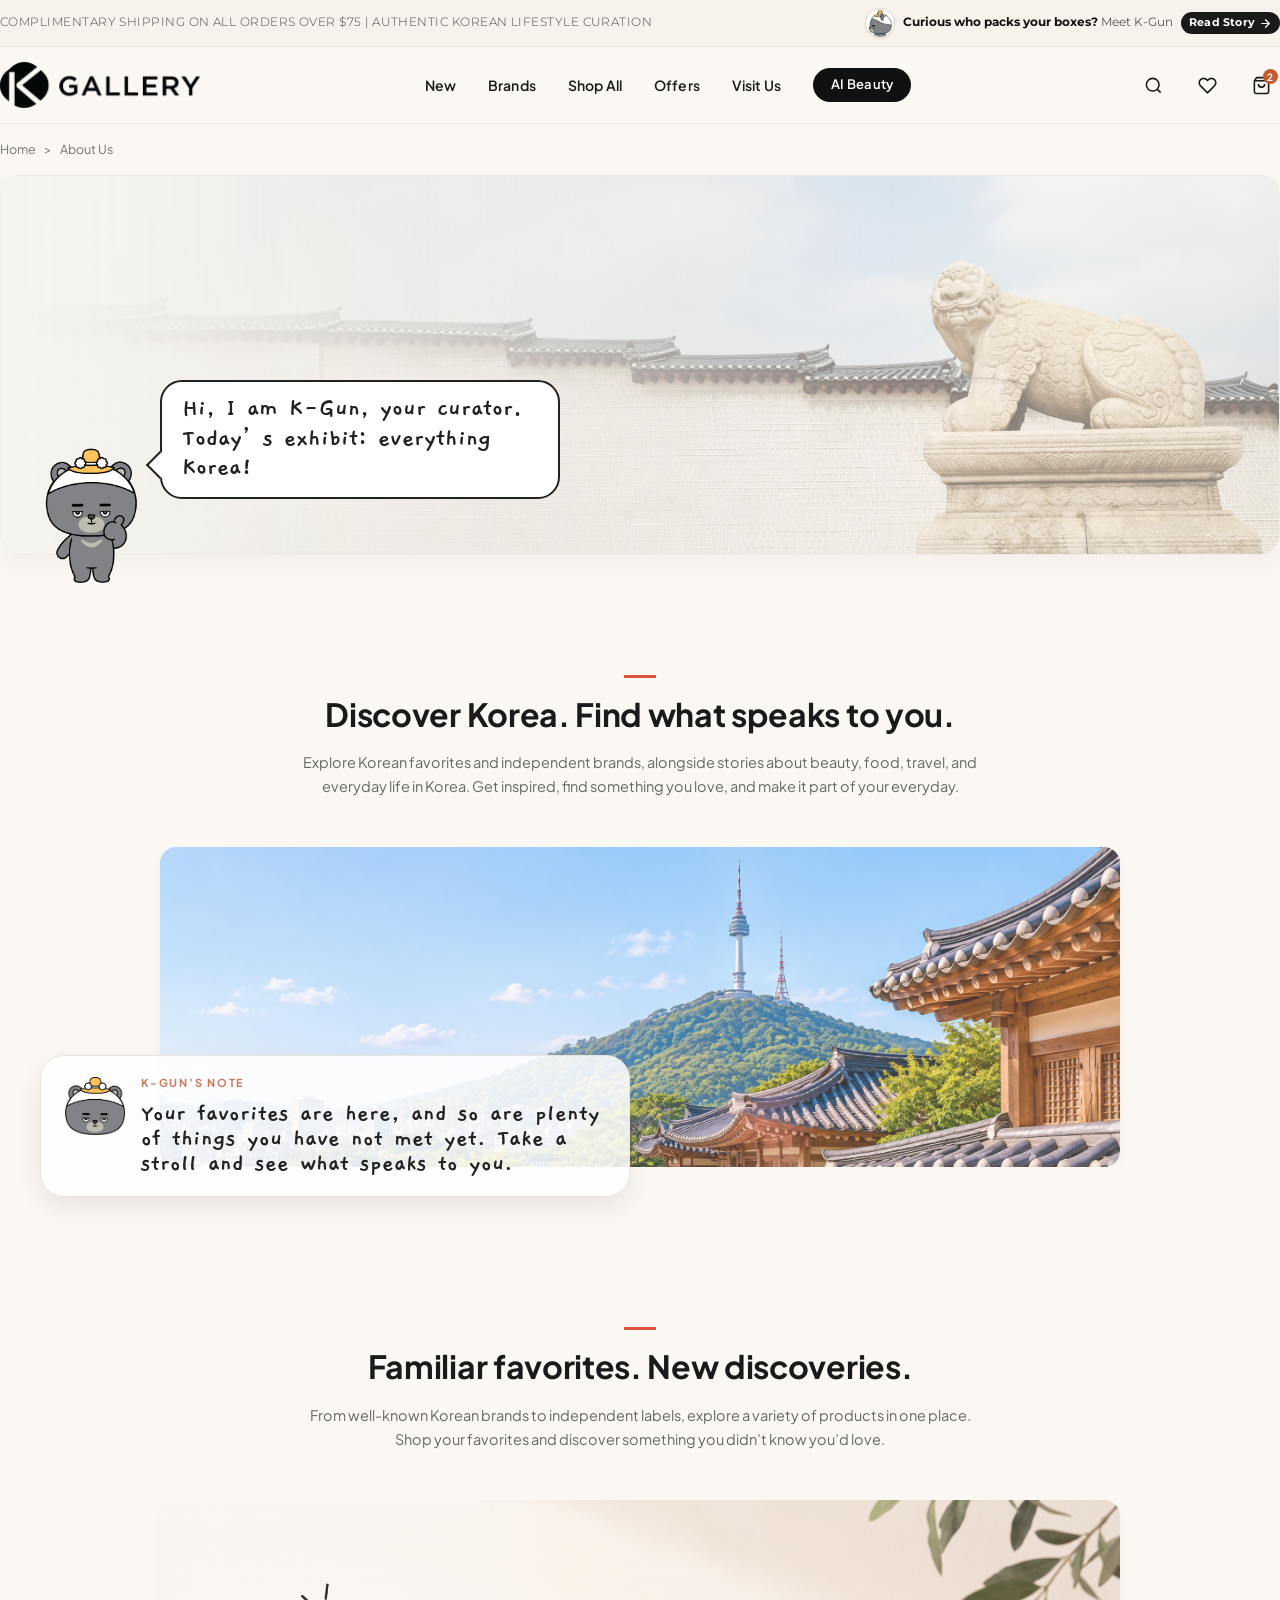
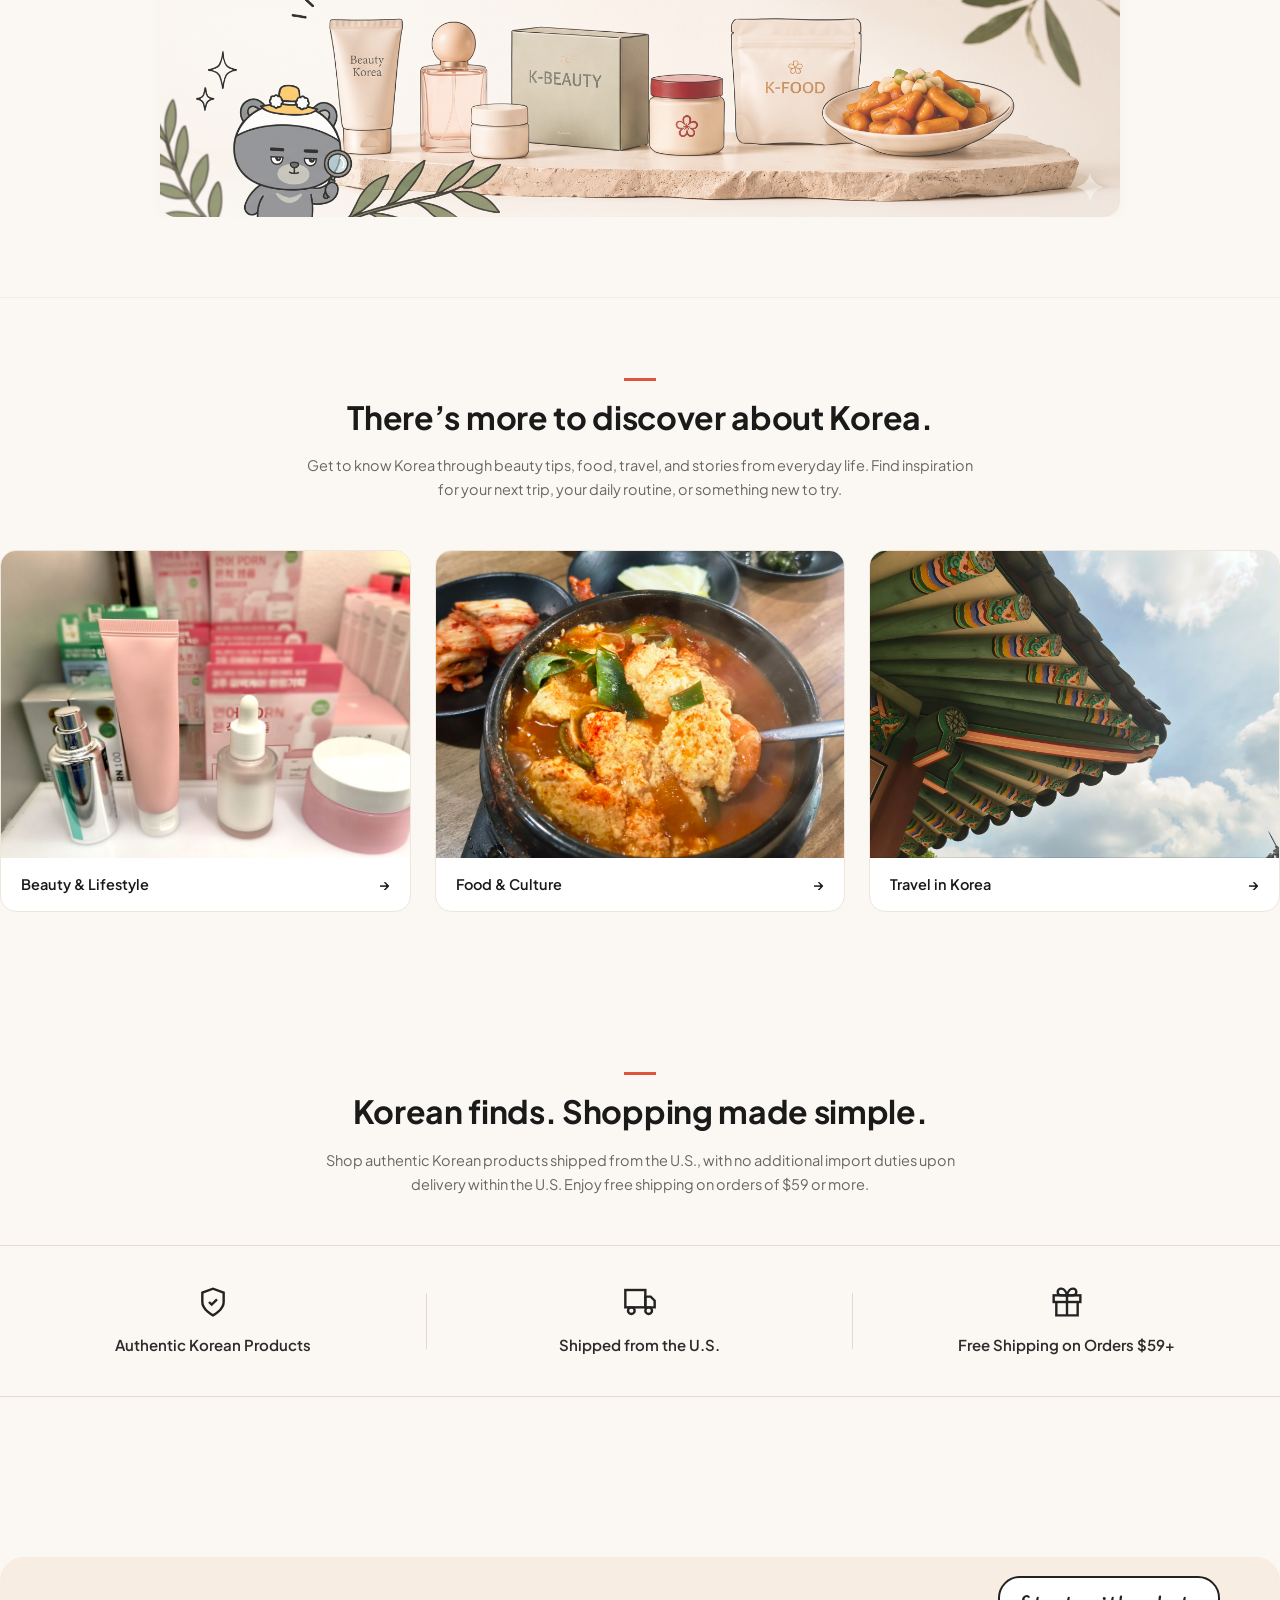
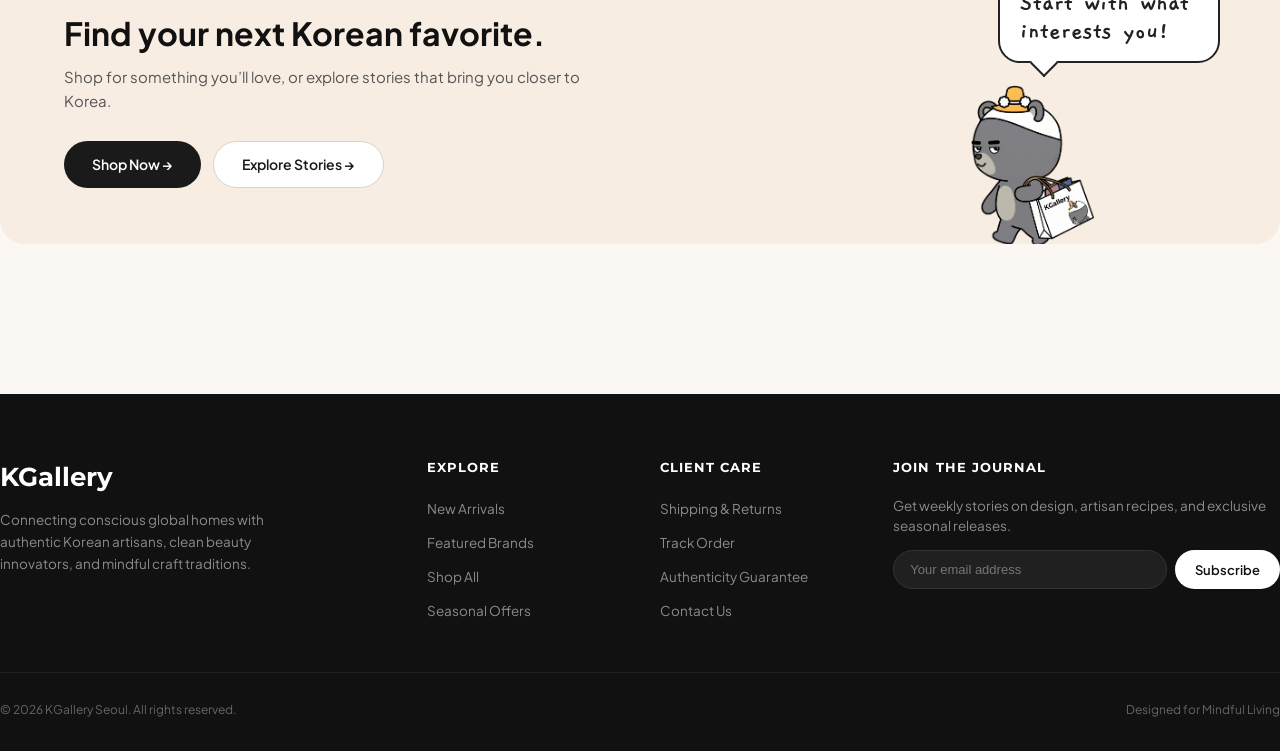
==== commit ff54b94a: "261103" ====
--- a/about.html
+++ b/about.html
@@ -8,51 +8,55 @@
   <!-- Google Fonts -->
   <link rel="preconnect" href="https://fonts.googleapis.com">
   <link rel="preconnect" href="https://fonts.gstatic.com" crossorigin>
-  <link href="https://fonts.googleapis.com/css2?family=Montserrat:wght@400;500;600;700;800&family=Plus+Jakarta+Sans:wght@400;500;600;700&display=swap" rel="stylesheet">
-
+  <link href="https://fonts.googleapis.com/css2?family=Montserrat:wght@400;500;600;700;800&family=Plus+Jakarta+Sans:wght@400;500;600;700&family=Gaegu:wght@700&display=swap" rel="stylesheet">
   <!-- 공통 style.css 연결 -->
   <link rel="stylesheet" href="style.css">
 </head>
 <body>
 
-  <!-- Top Announcement Bar (2-Column Split) -->
-  <div class="top-announcement">
-    <div class="container announcement-inner">
-      <div class="announcement-left">
-        <span>COMPLIMENTARY SHIPPING ON ALL ORDERS OVER $75 | AUTHENTIC KOREAN LIFESTYLE CURATION</span>
-      </div>
-      <a href="about.html" class="announcement-right" aria-label="Meet K-Gun and explore our story">
-        <div class="announcement-avatar-wrap">
-          <img src="image/kgun_face.png" alt="Curator K-Gun" class="announcement-avatar">
-        </div>
-        <span class="announcement-story-text">
-          <strong>Curious who packs your boxes?</strong> Meet K-Gun
-        </span>
-        <span class="announcement-story-badge">
-          Read Story
-          <svg class="badge-arrow" width="13" height="13" viewBox="0 0 24 24" fill="none" stroke="currentColor" stroke-width="2.2" stroke-linecap="round" stroke-linejoin="round">
-            <line x1="5" y1="12" x2="19" y2="12"></line>
-            <polyline points="12 5 19 12 12 19"></polyline>
-          </svg>
-        </span>
-      </a>
+   <!-- Top Announcement Bar (2-Column Split) -->
+    <div class="top-announcement">
+      <div class="container announcement-inner">
+        
+        <!-- 1. 좌측: 무료배송 및 큐레이션 안내 -->
+        <div class="announcement-left">
+          <span>COMPLIMENTARY SHIPPING ON ALL ORDERS OVER $75 | AUTHENTIC KOREAN LIFESTYLE CURATION</span>
+        </div>
+
+        <!-- 2. 우측: 케이군 스토리 바로가기 (About 링크) -->
+        <a href="about.html" class="announcement-right" aria-label="Meet K-Gun and explore our story">
+          <div class="announcement-avatar-wrap">
+            <img src="image/kgun_face.png" alt="Curator K-Gun" class="announcement-avatar">
+          </div>
+          <span class="announcement-story-text">
+            <strong>Curious who packs your boxes?</strong> Meet K-Gun
+          </span>
+          <span class="announcement-story-badge">
+            Read Story
+            <svg class="badge-arrow" width="13" height="13" viewBox="0 0 24 24" fill="none" stroke="currentColor" stroke-width="2.2" stroke-linecap="round" stroke-linejoin="round">
+              <line x1="5" y1="12" x2="19" y2="12"></line>
+              <polyline points="12 5 19 12 12 19"></polyline>
+            </svg>
+          </span>
+        </a>
+
+      </div>
     </div>
-  </div>
-
-  <!-- Header (기존 레이아웃 유지) -->
+
+  <!-- Header -->
   <header class="site-header">
-    <div class="container header-inner">
+      <div class="container header-inner">
       <div class="logo-wrap">
         <a href="index.html" class="logo-text"><img src="image/kgallery_logo.png" width="200px" alt="Kgallery"></a>
       </div>
 
-      <!-- Main Navigation -->
+
+       <!-- Main Navigation -->
       <nav class="main-nav">
         <a href="https://k-gallery.com/shop/collections/new-arrivals" class="nav-link">New</a>
         <a href="https://k-gallery.com/shop/brands" class="nav-link">Brands</a>
         <a href="https://k-gallery.com/shop/collections/all-items" class="nav-link">Shop All</a>
         <a href="https://k-gallery.com/shop/collections/sale" class="nav-link">Offers</a>
-        <a href="about.html" class="nav-link active">About Us</a>
         <a href="visit_us.html" class="nav-link">Visit Us</a>
         <a href="https://k-gallery.com/shop/services/beauty-consultations" class="nav-btn-pill">AI Beauty</a>
       </nav>
@@ -73,33 +77,64 @@
     </div>
   </header>
 
-  <main class="about-page">
-    
-    <!-- Hero Section -->
-    <section class="about-hero">
-      <div class="container hero-container">
-        <div class="hero-text-content">
-          <span class="sub-label">MEET K-GALLERY</span>
-          <h1 class="hero-title">Discover Korea.<br>Find what speaks to you.</h1>
-          <p class="hero-desc">
-            Explore Korean favorites and independent brands, alongside stories about beauty, food, travel, and everyday life in Korea. Get inspired, find something you love, and make it part of your everyday.
-          </p>
-          <!-- <div class="hero-btns">
-            <a href="https://k-gallery.com/shop" class="btn-primary">Peek Inside</a>
-            <a href="https://k-gallery.com/stories" class="btn-secondary">Stories</a>
-          </div> -->
-        </div>
-        <div class="hero-visual">
-          <img src="image/about 01.png" alt="Curator K-Gun Welcome" class="hero-img">
-        </div>
-      </div>
-    </section>
+
+
+  <main style="padding-bottom: 70px;">
+    <div class="container">
+      <!-- Breadcrumbs -->
+      <div class="breadcrumb-nav">
+        <a href="index.html">Home</a>
+        <span>&gt;</span>
+        <span>About Us</span>
+      </div>
+
+      <!-- PAGE HERO BANNER: 기와 담장 배너 -->
+      <section class="page-hero-banner">
+        <div class="kgun-hero-stage">
+          <div class="banner-container-card">
+            <img src="image/haechi.png" alt="...">
+          </div>
+
+          <div class="kgun-greeting">
+            <img src="image/Kgun_body.png" alt="K-Gun peeking up from the bottom of the banner" class="kgun-greeting-img">
+            <p class="kgun-bubble kgun-bubble--left">Hi, I am K-Gun, your curator. Today&rsquo;s exhibit: everything Korea!</p>
+          </div>
+        </div>
+      </section>
+
+
+      <section  class="about-section curation-section">
+          <div class="container">
+            <div class="section-center-header">
+               <span class="deco-bar"></span>
+              <h1 class="section-title">Discover Korea. Find what speaks to you.</h1>
+              <p class="section-desc">
+                Explore Korean favorites and independent brands, alongside stories about beauty, food, travel, and everyday life in Korea. Get inspired, find something you love, and make it part of your everyday.
+              </p>
+            </div>  
+            
+            <div class="banner-wrapper">
+                <div class="curation-banner">
+                  <img src="image/about_02_2.png" alt="K-Gallery Curation" class="curation-img">
+                </div>
+                <!-- [케이군 ②] 큐레이터 노트 -->
+                <aside class="kgun-note">
+                  <img src="image/Kgun_face front.png" alt="K-gun face" class="kgun-note-water">
+                  <div class="kgun-note-body">
+                    <p class="kgun-note-label">K-GUN&rsquo;S NOTE</p>
+                    <p class="kgun-note-text">Your favorites are here, and so are plenty of things you have not met yet. Take a stroll and see what speaks to you.</p>
+                  
+                </aside>
+            </div>
+          </div>
+      </section>
 
     <!-- Curation Section -->
     <section class="about-section curation-section">
       <div class="container">
         <div class="section-center-header">
-          <h2 class="section-title">Familiar favorites. New discoveries.</h2>
+           <span class="deco-bar"></span>
+          <h1 class="section-title">Familiar favorites. New discoveries.</h1>
           <p class="section-desc">
             From well-known Korean brands to independent labels, explore a variety of products in one place. Shop your favorites and discover something you didn’t know you’d love.
           </p>
@@ -107,6 +142,7 @@
         <div class="curation-banner">
           <img src="image/about 02.png" alt="K-Gallery Curation" class="curation-img">
         </div>
+    
       </div>
     </section>
 
@@ -115,7 +151,7 @@
       <div class="container">
         <div class="section-center-header">
           <span class="deco-bar"></span>
-          <h2 class="section-title">There’s more to discover about Korea.</h2>
+          <h1 class="section-title">There’s more to discover about Korea.</h1>
           <p class="section-desc">
             Get to know Korea through beauty tips, food, travel, and stories from everyday life. Find inspiration for your next trip, your daily routine, or something new to try.
           </p>
@@ -162,7 +198,8 @@
     <section class="about-section trust-section">
       <div class="container">
         <div class="section-center-header">
-          <h2 class="section-title">Korean finds. Shopping made simple.</h2>
+          <span class="deco-bar"></span>
+          <h1 class="section-title">Korean finds. Shopping made simple.</h1>
           <p class="section-desc">
             Shop authentic Korean products shipped from the U.S., with no additional import duties upon delivery within the U.S. Enjoy free shipping on orders of $59 or more.
           </p>
@@ -191,19 +228,24 @@
       </div>
     </section>
 
-    <!-- Footer CTA -->
     <!-- Footer CTA -->
     <section class="about-section cta-section">
       <div class="container">
         <div class="cta-card-banner">
           <div class="cta-content">
-            <span class="deco-bar left-bar"></span>
-            <h2 class="cta-title">Find your next Korean favorite.</h2>
+            
+            <h1 class="cta-title">Find your next Korean favorite.</h1>
             <p class="cta-desc">Shop for something you’ll love, or explore stories that bring you closer to Korea.</p>
             <div class="cta-btn-group">
               <a href="index.html" class="btn-primary">Shop Now &rarr;</a>
               <a href="https://k-gallery.com" class="btn-secondary">Explore Stories &rarr;</a>
             </div>
+          </div>
+
+           <!-- [케이군 ③] 마지막 말풍선: 손을 흔들며 배웅 -->
+          <div class="kgun-cta">
+            <p class="kgun-bubble kgun-bubble--cta">Start with what interests you!</p>
+            <img src="image/kgun_bag_side.png" alt="K-Gun waving" class="kgun-cta-img">
           </div>
         </div>
       </div>
--- a/style.css
+++ b/style.css
@@ -28,6 +28,12 @@
   --radius-lg: 20px;
   --max-w: 1400px;
   --banner-height: 230px;
+  --kgun-ink: #222222;          /* 말풍선 외곽선·글자색 (기존 아이콘 색과 동일) */
+  --kgun-paper: #ffffff;        /* 말풍선·노트 배경 */
+  --kgun-accent: #C97A5B;       /* 라벨 포인트색 (기존 ABOUT K-GALLERY 라벨색) */
+  --kgun-peach: #F6E4D3;        /* 아바타 배경 */
+  --kgun-line: #ECE4DA;         /* 노트 카드 테두리 */
+  --kgun-hand: 'Gaegu', 'Montserrat', cursive;  /* 케이군의 손글씨 */
 }
 
 body {
@@ -38,6 +44,13 @@
   -webkit-font-smoothing: antialiased;
   overflow-x: hidden;
 }
+
+.gaegu-regular {
+  font-family: "Gaegu", sans-serif;
+  font-weight: 400;
+  font-style: normal;
+}
+
 
 a {
   color: inherit;
@@ -417,13 +430,6 @@
   margin-bottom: 34px;
 }
 
-.section-title {
-  font-family: var(--font-title);
-  font-size: 28px;
-  font-weight: 700;
-  color: var(--text-dark);
-  letter-spacing: -0.01em;
-}
 
 .section-subtitle {
   font-family: var(--font-body);
@@ -1115,7 +1121,7 @@
   height: 380px;
   border-radius: var(--radius-lg);
   overflow: hidden;
-  background-color: #EFECE5;
+  background-color: #F6F4EF;
   box-shadow: 0 8px 30px rgba(0, 0, 0, 0.04);
   border: 1px solid var(--border-light);
 }
@@ -1124,6 +1130,7 @@
   height: 100%;
   object-fit: cover;
   object-position: center 48%;
+  opacity:50%;
 }
 
 .stores-section { padding-bottom: 70px; }
@@ -1774,12 +1781,12 @@
 
 .section-center-header {
   text-align: center;
-  max-width: 640px;
+  max-width: 680px;
   margin: 0 auto 48px auto;
 }
 
 .section-title {
-  font-size: 28px;
+  font-size: 32px;
   font-weight: 700;
   line-height: 1.3;
   color: #1A1A1A;
@@ -1873,14 +1880,15 @@
   margin: 0 auto; /* 완벽한 가로 중앙 정렬 */
   border-radius: 16px;
   box-shadow: 0 4px 20px rgba(0, 0, 0, 0.04); /* 은은한 입체감 (선택 사항) */
+  opacity:0.8;
 }
 
 /* 3) Stories Section Cards */
-.stories-section .deco-bar {
+.deco-bar {
   display: block;
   width: 32px;
   height: 3px;
-  background-color: #C97A5B;
+  background-color: #E0533C;
   margin: 0 auto 16px auto;
 }
 
@@ -1998,7 +2006,7 @@
 /* 5) Footer CTA Area */
 .cta-card-banner {
   background-color: #F7EDE2;
-  background-image: url('image/about\ 03.png');
+  /* background-image: url('image/about\ 03.png'); */
   background-repeat: no-repeat;
   background-position: right center; /* 케이군이 우측에 오도록 고정 */
   background-size: contain;           /* 높이에 맞춰 비율 유지 */
@@ -2771,4 +2779,248 @@
 
 .full-width-window .c-nav-btn.next-btn {
   right: 30px;
+}
+
+
+/* ---------- 인트로 (기존 인라인 스타일을 클래스로 이전) ---------- */
+.about-intro {
+  max-width: 900px;
+  margin: 0 auto;
+  padding: 64px 24px 8px;
+  box-sizing: border-box;
+  text-align: center;
+}
+.about-eyebrow {
+  display: block;
+  font-size: 12px;
+  font-weight: 700;
+  letter-spacing: .22em;
+  color: var(--kgun-accent);
+}
+ 
+/* ---------- 공통: 말풍선 ---------- */
+.kgun-bubble {
+  position: relative;
+  margin: 0;
+  padding: 12px 20px 14px;
+  background: var(--kgun-paper);
+  color: var(--kgun-ink);
+  border: 2.5px solid var(--kgun-ink);
+  border-radius: 22px;
+  font-family: var(--kgun-hand);
+  font-size: 26px;
+  font-weight: 700;
+  line-height: 1.15;
+}
+/* 꼬리(말풍선 모서리를 45도 돌린 사각형) */
+.kgun-bubble::after {
+  content: "";
+  position: absolute;
+  width: 20px;
+  height: 20px;
+  background: var(--kgun-paper);
+  transform: rotate(45deg);
+}
+.kgun-bubble--left::after {          /* 왼쪽(케이군 쪽)을 가리키는 꼬리 */
+  left: -12px;
+  bottom: 22px;
+  border-left: 2.5px solid var(--kgun-ink);
+  border-bottom: 2.5px solid var(--kgun-ink);
+}
+.kgun-bubble--cta::after {           /* 아래(케이군 쪽)를 가리키는 꼬리 */
+  left: 34px;
+  bottom: -12px;
+  border-right: 2.5px solid var(--kgun-ink);
+  border-bottom: 2.5px solid var(--kgun-ink);
+}
+ 
+/* ---------- ① 배너 인사 ---------- */
+.page-hero-banner .banner-container-card {
+  position: relative;                /* 케이군을 배너 안쪽 기준으로 배치 */
+}
+.kgun-greeting {
+  position: absolute;
+  left: 32px;
+  right: 32px;
+  bottom: 46px;
+  z-index: 3;
+  display: flex;
+  align-items: flex-end;
+  gap: 18px;
+  pointer-events: none;              /* 배너 아래 요소 클릭을 막지 않도록 */
+}
+.kgun-greeting-img {
+  flex: none;
+  width: clamp(96px, 12vw, 100px);
+  height: auto;
+  display: block;
+  margin-bottom: -76px;               /* 앞발이 배너 아래 경계에 닿도록 */
+  margin-left:10px;
+}
+.kgun-greeting .kgun-bubble {
+  min-width: 0;
+  max-width: 400px;
+  margin-bottom: clamp(2px, 6vw,10px);
+  font-size: clamp(18px, 2vw, 26px);
+}
+
+.kgun-hero-stage {
+  position: relative;   /* 케이군의 기준 상자 */
+}
+ 
+/* ---------- ② 케이군 노트 ---------- */
+.kgun-note {
+  display: flex;
+  align-items: flex-start;
+  gap: 16px;
+  max-width: 613px;
+  margin: 32px auto 0;
+  padding: 20px 24px;
+  box-sizing: border-box;
+  background: var(--kgun-paper);
+  border: 1px solid var(--kgun-line);
+  border-radius: 24px;
+  text-align: left;
+}
+.kgun-note-avatar {
+  flex: none;
+  width: 58px;
+  height: 58px;
+  border-radius: 50%;
+  object-fit: cover;
+  background: var(--kgun-peach);
+}
+
+
+.kgun-note-body {
+  min-width: 0;
+}
+.kgun-note-label {
+  margin: 0;
+  font-size: 11px;
+  font-weight: 700;
+  letter-spacing: .16em;
+  color: var(--kgun-accent);
+
+}
+.kgun-note-text {
+  margin: 8px 0 0;
+  font-family: var(--kgun-hand);
+  font-size: 25px;
+  font-weight: 700;
+  line-height: 1;
+  color: var(--kgun-ink);
+}
+ 
+/* ---------- ③ 마지막 말풍선 (CTA) ---------- */
+.cta-card-banner {
+  position: relative;
+}
+.kgun-cta {
+  position: absolute;
+  right: 60px;
+  bottom: 0;
+  width: clamp(250px, 24vw, 100px);
+  display: flex;
+  flex-direction: column;
+  align-items: flex-start;
+  pointer-events: none;
+}
+.kgun-cta .kgun-bubble {
+  margin: 0 0 22px 28px;
+  font-size: clamp(20px, 2vw, 25px);
+}
+.kgun-cta-img {
+  display: block;
+  width: 50%;
+  height: auto;
+  margin-bottom: -2px;
+}
+ 
+/* ---------- 태블릿·모바일 ---------- */
+@media (max-width: 900px) {
+  /* 케이군이 CTA 글자와 겹치지 않도록 카드 아래쪽 일반 흐름으로 이동 */
+  .kgun-cta {
+    position: static;
+    width: 220px;
+    margin: 28px auto 0;
+    align-items: center;
+  }
+  .kgun-cta .kgun-bubble {
+    margin: 0 0 22px;
+  }
+  .kgun-cta .kgun-bubble::after {
+    left: calc(50% - 10px);
+  }
+}
+@media (max-width: 600px) {
+  .kgun-greeting {
+    left: 16px;
+    right: 16px;
+    gap: 12px;
+  }
+  .kgun-greeting .kgun-bubble {
+    padding: 8px 14px 10px;
+    border-width: 2px;
+    border-radius: 16px;
+  }
+  .kgun-note {
+    padding: 16px;
+  }
+  .kgun-note-text {
+    font-size: 22px;
+  }
+}
+
+/* 1. 이미지와 카드를 함께 잡아주는 기준 부모 생성 */
+.banner-wrapper {
+  position: relative;
+  width: 100%;
+  margin-top: 32px;
+}
+
+/* 2. 한옥마을 이미지 영역 스타일 */
+.curation-banner {
+  width: 100%;
+  border-radius: 24px;
+  overflow: hidden;
+}
+
+.curation-banner img {
+  width: 100%;
+  display: block;
+}
+
+/* 1. 케이군 카드 전체 박스 스타일 확인 */
+.kgun-note {
+  position: absolute;
+  bottom: -30px;
+  left: 40px;
+  max-width: 590px;
+  display: flex;
+  align-items: flex-start;
+  gap: 16px;
+  padding: 20px 24px;
+  box-sizing: border-box;
+  background: rgba(255, 255, 255, 0.85);
+  border: 1px solid var(--kgun-line, #e5e5e5);
+  border-radius: 24px;
+  box-shadow: 0 10px 25px rgba(0, 0, 0, 0.08);
+  z-index: 10;
+  line-height:1.2;
+}
+
+/* 2. ★ 핵심: 카드 안의 케이군 얼굴 이미지 크기 고정하기 ★ */
+.kgun-note-water {
+  width: 60px;          /* 원하는 아기자기한 크기로 조절 (예: 50px ~ 70px) */
+  height: 60px;
+  object-fit: contain;
+  flex-shrink: 0;       /* 화면이 줄어들어도 이미지가 찌그러지지 않게 방지 */
+}
+
+/* 3. 텍스트 영역 정돈 */
+.kgun-note-body {
+  display: flex;
+  flex-direction: column;
+  gap: 4px;
 }
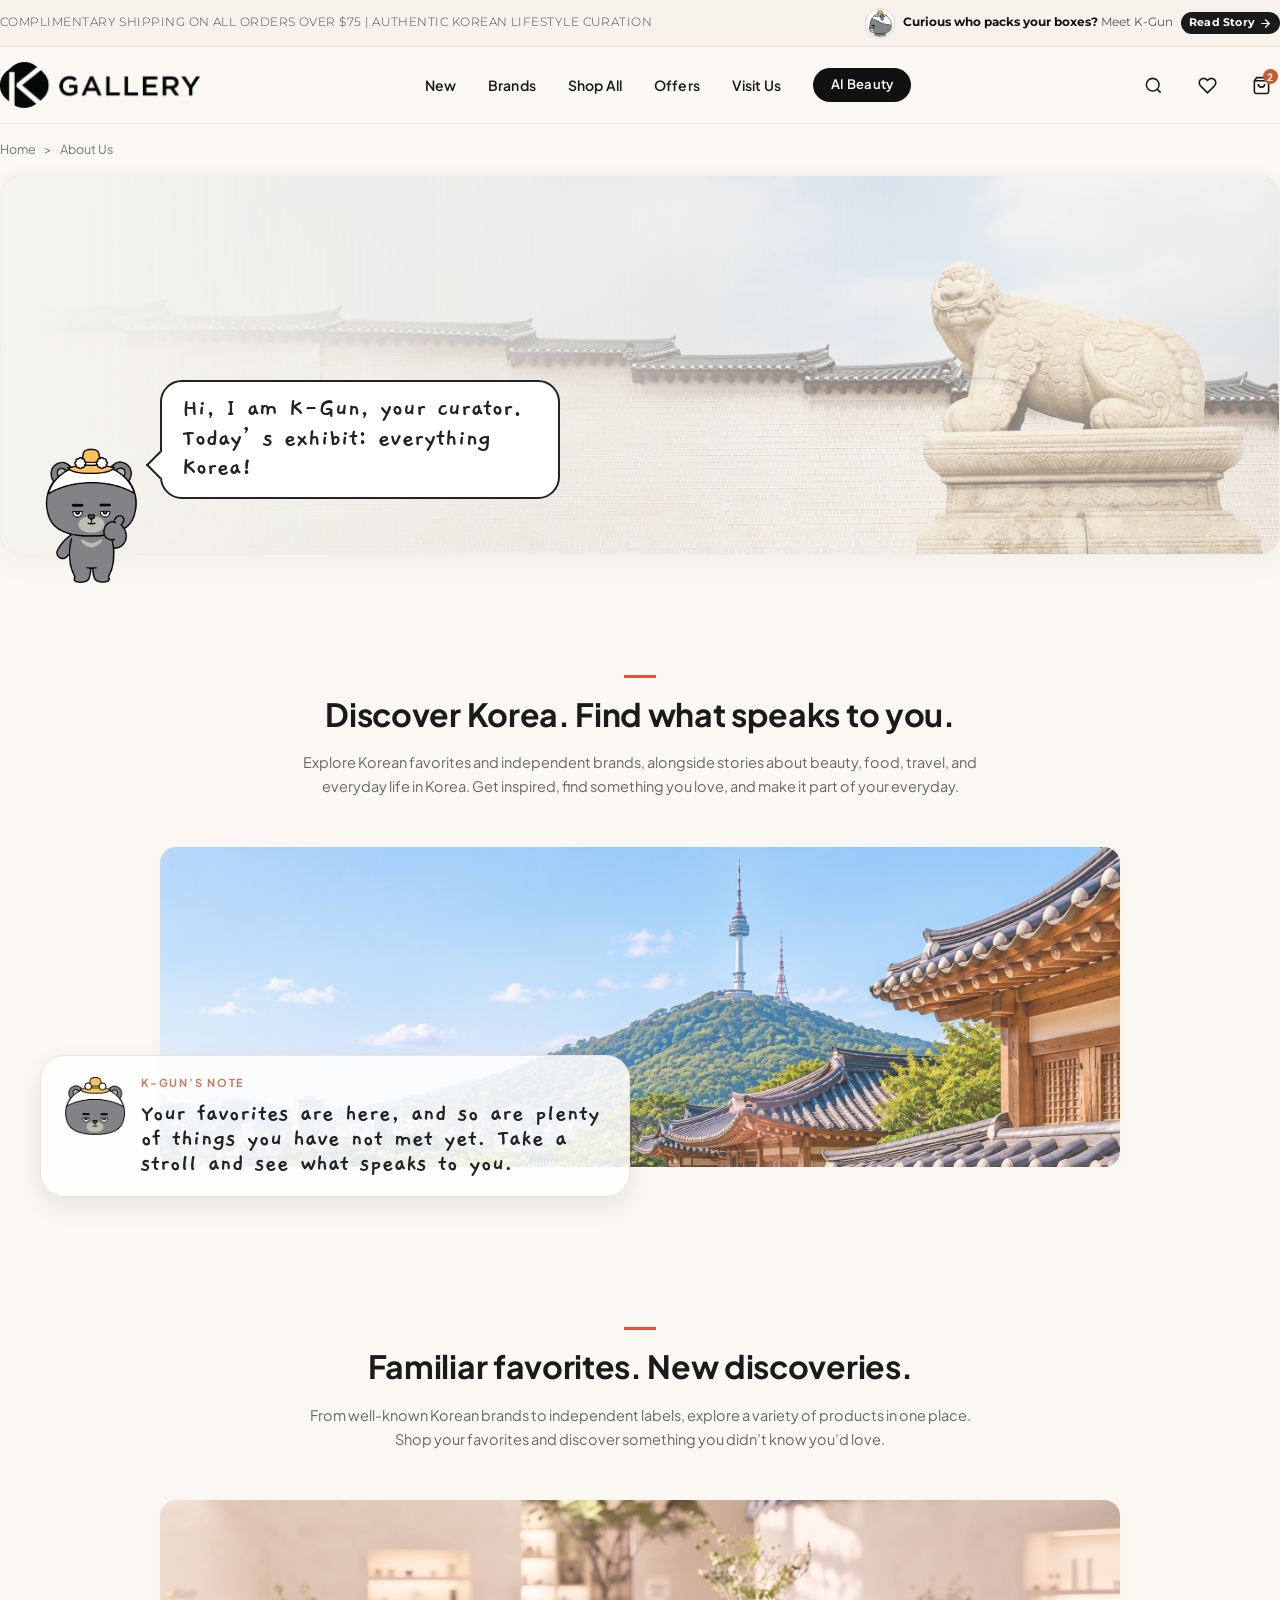
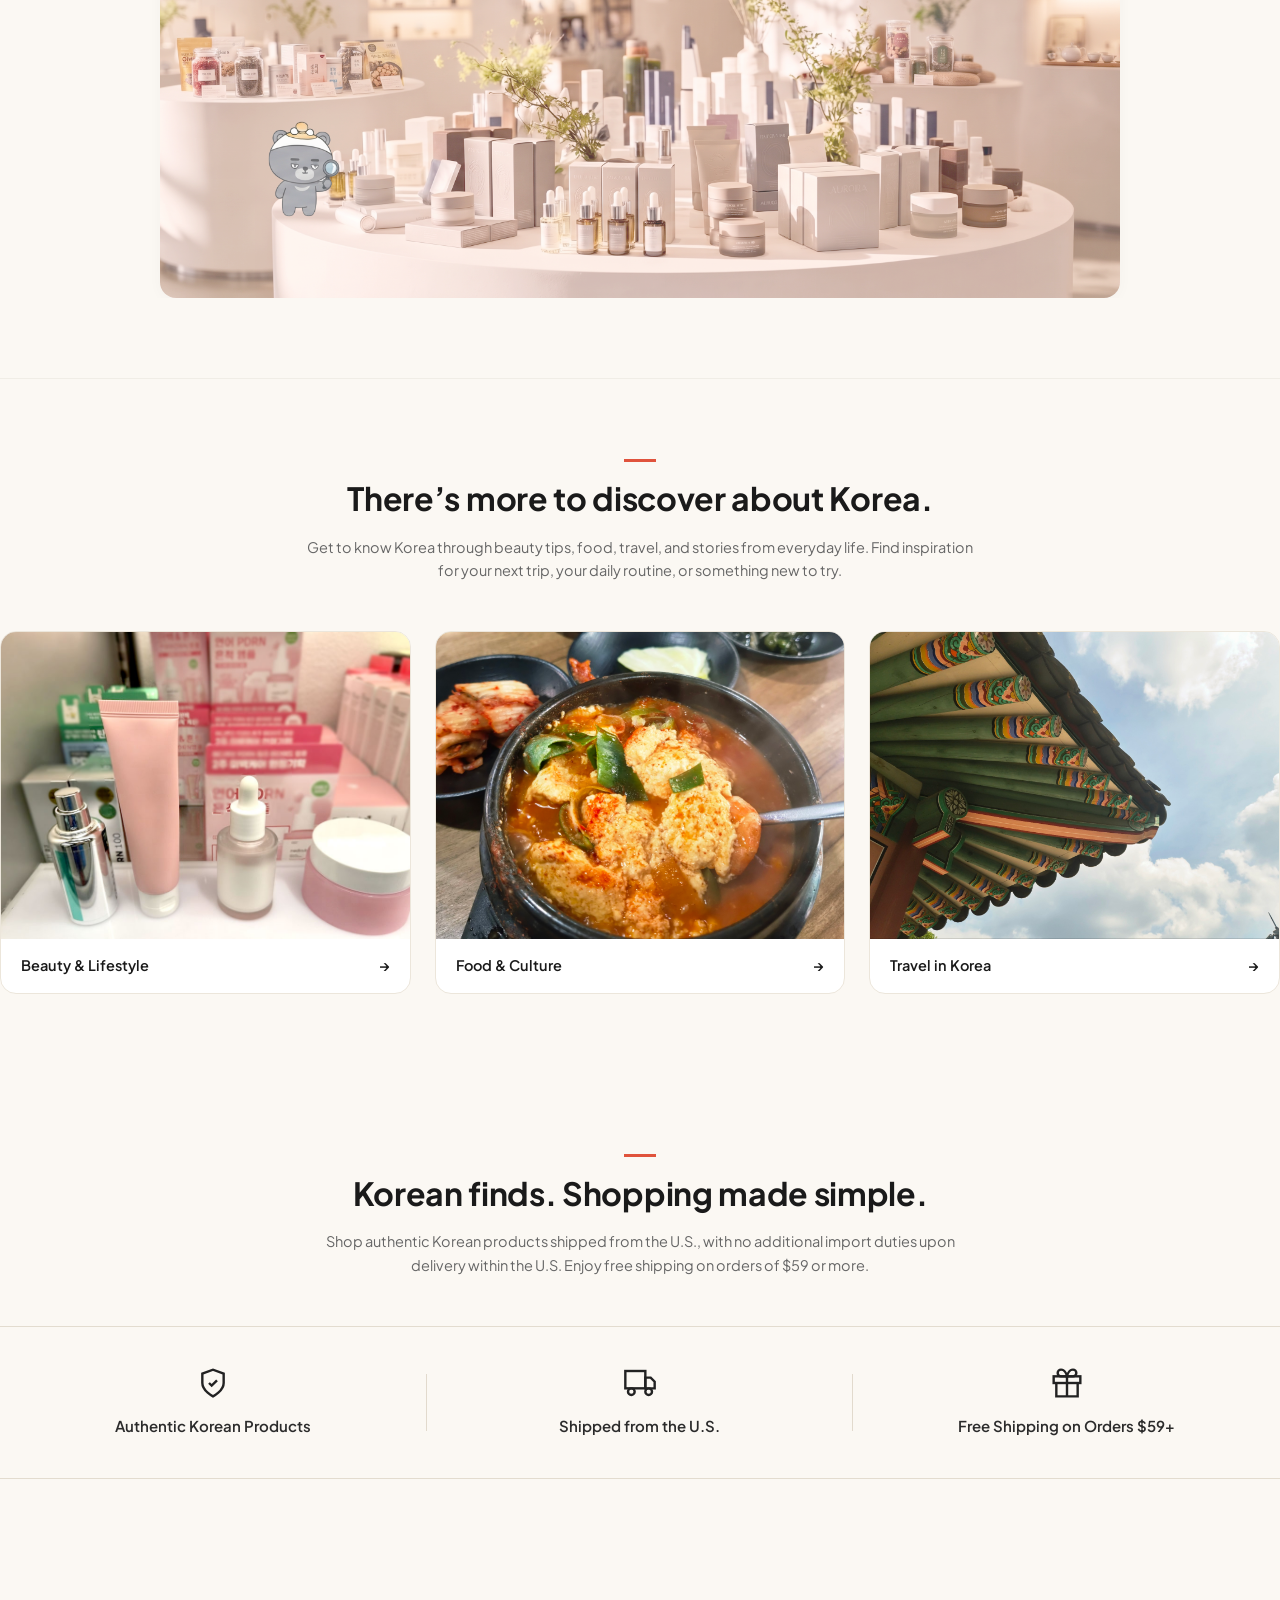
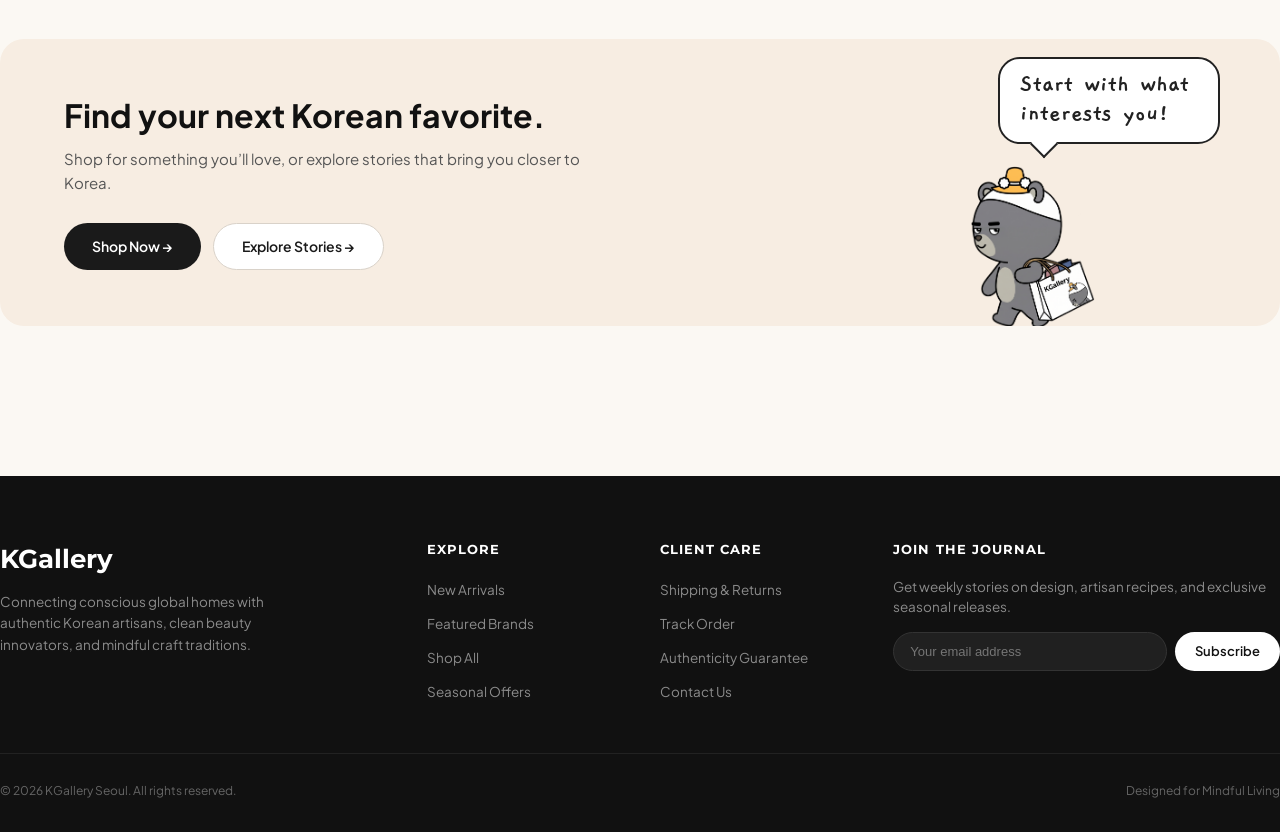
==== commit fe20f39e: "261104" ====
--- a/about.html
+++ b/about.html
@@ -140,7 +140,7 @@
           </p>
         </div>
         <div class="curation-banner">
-          <img src="image/about 02.png" alt="K-Gallery Curation" class="curation-img">
+          <img src="image/about_02.png" alt="K-Gallery Curation" class="curation-img">
         </div>
     
       </div>
--- a/style.css
+++ b/style.css
@@ -2081,7 +2081,7 @@
 }
 
 .btn-primary:hover {
-  background-color: #333333;
+  background-color: #E0533C;
 }
 
 .btn-secondary {
